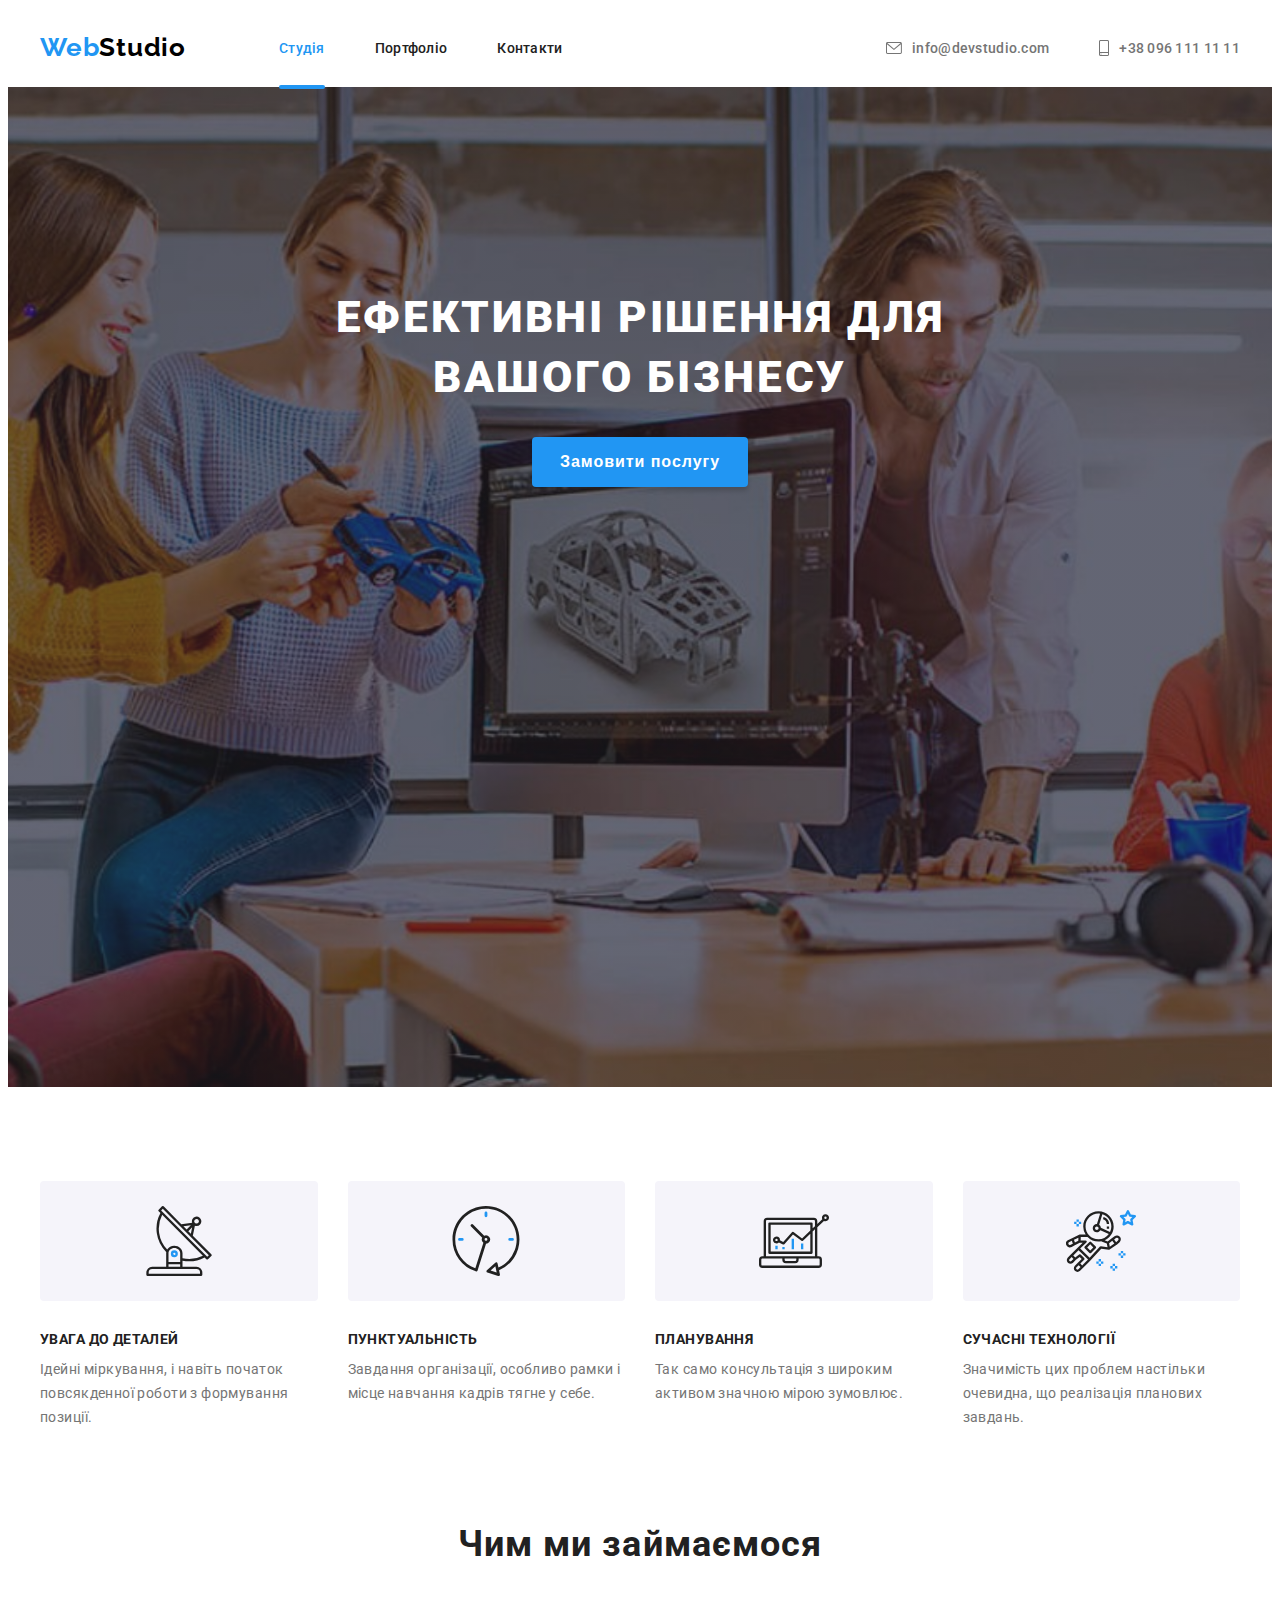
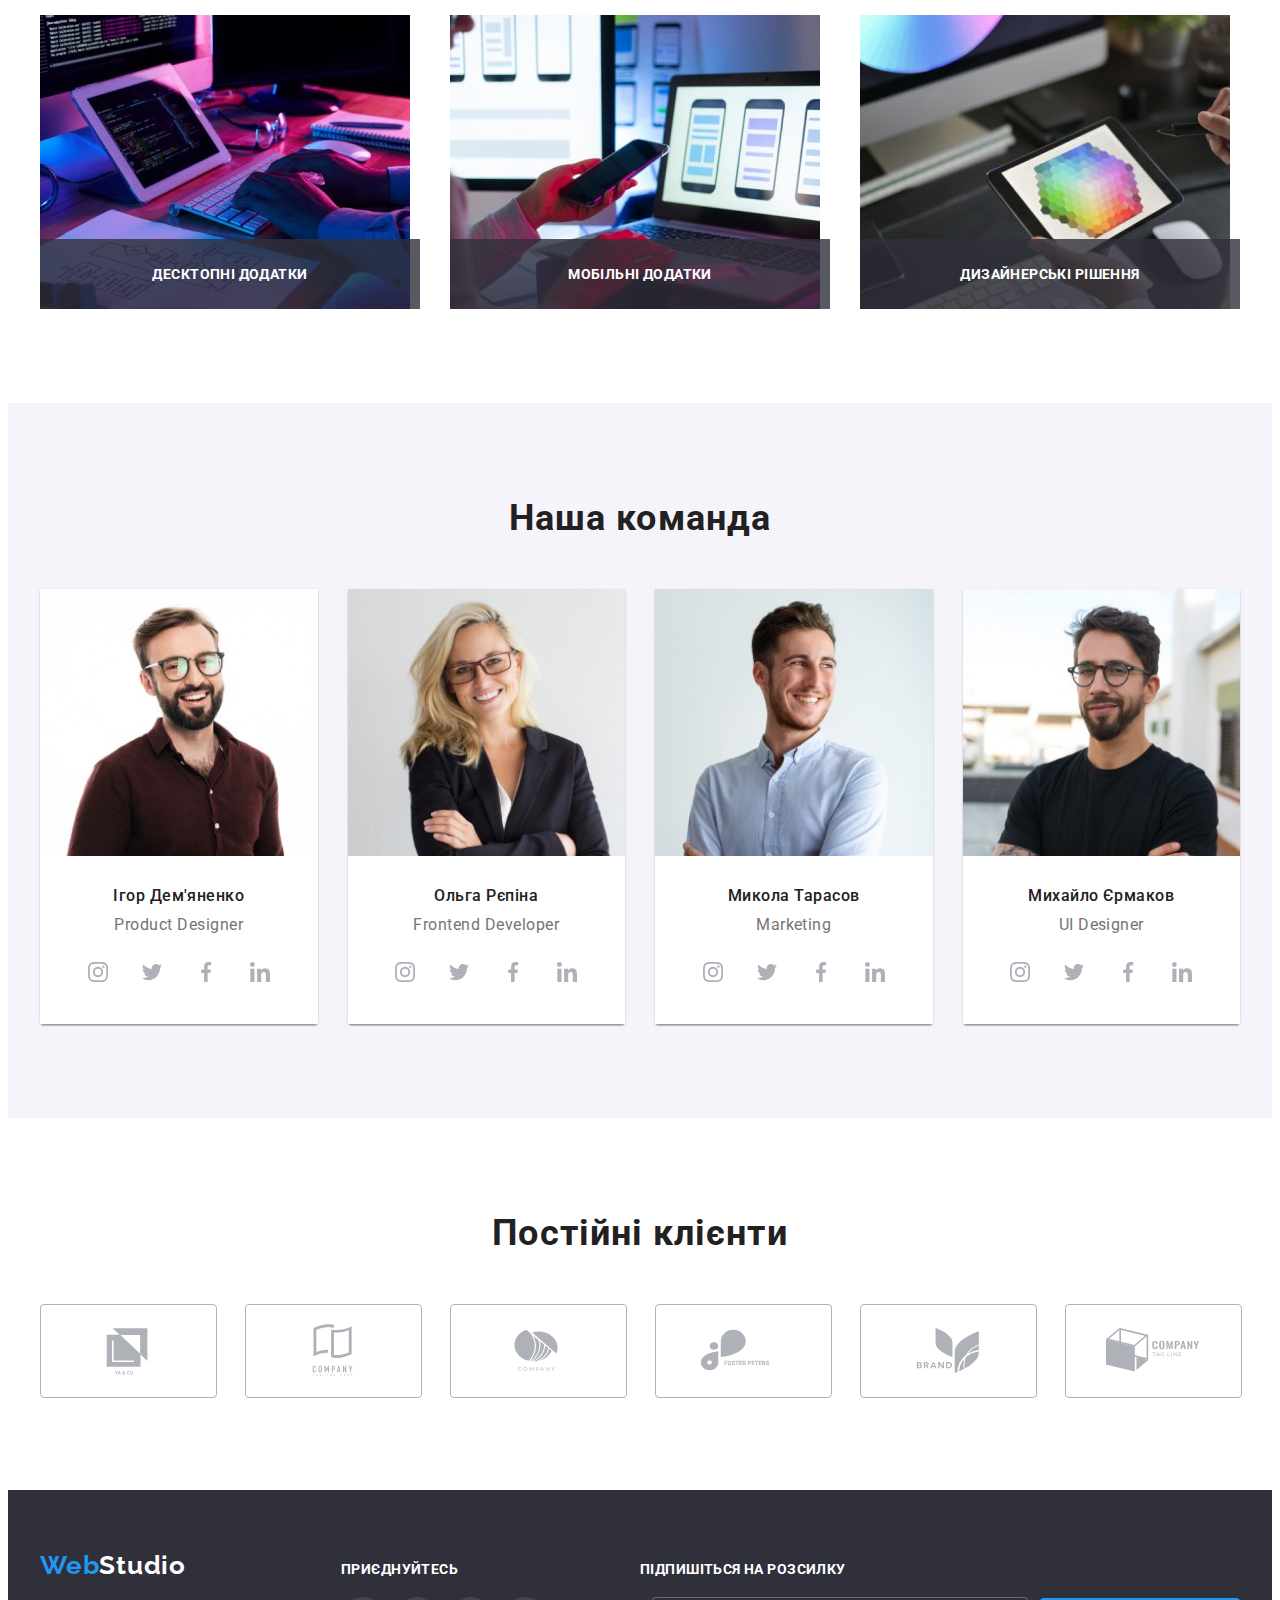
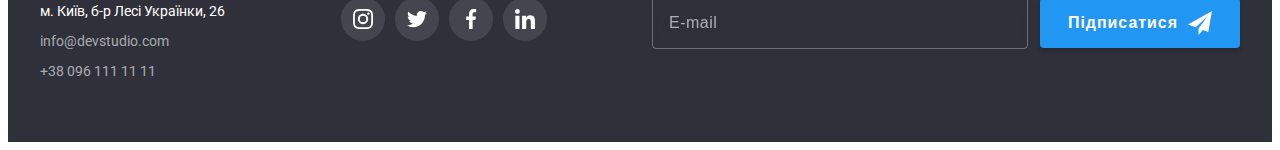
==== index.html @ 6f0587de "commit one" ====
<!DOCTYPE html>
<html lang="uk">
  <head>
    <meta charset="UTF-8" />
    <meta http-equiv="X-UA-Compatible" content="IE=edge" />
    <meta name="viewport" content="width=device-width, initial-scale=1.0" />
    <link
      href="https://fonts.googleapis.com/css2?family=Raleway:wght@700&family=Roboto:wght@400;500;700;900&display=swap"
      rel="stylesheet"
    />
    <link rel="stylesheet" href="./css/main.min.css" />
    <title>WebStudio</title>
  </head>

  <body>
    <!-- HEADER -->
    <header class="page-header">
      <div class="header__container container">
        <a href="" lang="en" class="logo header__logo"
          >Web<span class="logo__part logo__part--dark">Studio</span></a
        >
        <nav class="header__nav">
          <ul class="list nav-list">
            <li class="nav-list__item">
              <a href="" class="nav-list__link link nav-list__link--current">Студія</a>
            </li>
            <li class="nav-list__item">
              <a href="./portfolio.html" class="nav-list__link link">Портфоліо</a>
            </li>
            <li class="nav-list__item"><a href="" class="nav-list__link link">Контакти</a></li>
          </ul>
        </nav>
        <div class="header__group">
          <a href="mailto:info@devstudio.com" class="link header__contacts">
            <svg class="header__icon-contacts" width="16px" height="12px">
              <use href="./images/icons.svg#icon-envelope"></use>
            </svg>
            info@devstudio.com
          </a>
          <a href="tel:+380961111111" class="link header__contacts">
            <svg class="header__icon-contacts" width="10px" height="16px">
              <use href="./images/icons.svg#icon-smartphone"></use>
            </svg>
            +38 096 111 11 11
          </a>
        </div>
        <button class="menu-toggle js-open-menu" aria-expanded="false" aria-controls="mobile-menu">
          <svg width="40" height="40">
            <use href="./images/icons.svg#menu-mobile"></use>
          </svg>
        </button>
      </div>
    </header>

    <main>
      <!-- HERO -->
      <section class="hero">
        <h1 class="hero__heading">Ефективні рішення для вашого бізнесу</h1>
        <button type="button" class="button hero__button" data-modal-open>Замовити послугу</button>
      </section>
      <!-- Features -->
      <section class="features section">
        <div class="container">
          <h2 class="title section__title visually-hidden">
            Особливості
          </h2>
          <ul class="list feature-list">
            <li class="feature-list__item">
              <div class="feature-list__card">
                <div class="feature-list__image">
                  <svg class="feature-list__icon" width="70" height="70">
                    <use href="./images/icons.svg#icon-antenna"></use>
                  </svg>
                </div>
                <div class="feature-list__content">
                  <h3 class="feature-list__title">УВАГА ДО ДЕТАЛЕЙ</h3>
                  <p class="feature-list__text">
                    Ідейні міркування, і навіть початок повсякденної роботи з формування позиції.
                  </p>
                </div>
              </div>
            </li>
            <li class="feature-list__item">
              <div class="feature-list__card">
                <div class="feature-list__image">
                  <svg class="feature-list__icon" width="70" height="70">
                    <use href="./images/icons.svg#icon-clock"></use>
                  </svg>
                </div>
                <div class="feature-list__content">
                  <h3 class="feature-list__title">ПУНКТУАЛЬНІСТЬ</h3>
                  <p class="feature-list__text">
                    Завдання організації, особливо рамки і місце навчання кадрів тягне у себе.
                  </p>
                </div>
              </div>
            </li>
            <li class="feature-list__item">
              <div class="feature-list__card">
                <div class="feature-list__image">
                  <svg class="feature-list__icon" width="70" height="70">
                    <use href="./images/icons.svg#icon-diagram"></use>
                  </svg>
                </div>
                <div class="feature-list__content">
                  <h3 class="feature-list__title">ПЛАНУВАННЯ</h3>
                  <p class="feature-list__text">
                    Так само консультація з широким активом значною мірою зумовлює.
                  </p>
                </div>
              </div>
            </li>
            <li class="feature-list__item">
              <div class="feature-list__card">
                <div class="feature-list__image">
                  <svg class="feature-list__icon" width="70" height="70">
                    <use href="./images/icons.svg#icon-astronaut"></use>
                  </svg>
                </div>
                <div class="feature-list__content">
                  <h3 class="feature-list__title">СУЧАСНІ ТЕХНОЛОГІЇ</h3>
                  <p class="feature-list__text">
                    Значимість цих проблем настільки очевидна, що реалізація планових завдань.
                  </p>
                </div>
              </div>
            </li>
          </ul>
        </div>
      </section>
      <!-- Work -->
      <section class="work section section--not-padding">
        <div class="container">
          <h2 class="title section__title">Чим ми займаємося</h2>
          <ul class="list work-list">
            <li class="work-list__item">
              <img
                srcset="./images/work/img1_l@1x.jpg 1x, ./images/work/img1_l@2x.jpg 2x"
                src="./images/work/img1_l@1x.jpg"
                alt="Десктопні додатки"
                width="370"
                height="294"
                loading="lazy"
              />
              <div class="work-list__overlay">
                <p class="work-list__text">Десктопні додатки</p>
              </div>
            </li>
            <li class="work-list__item">
              <img
                srcset="./images/work/img2_l@1x.jpg 1x, ./images/work/img2_l@2x.jpg 2x"
                src="./images/work/img2_l@1x.jpg"
                alt="Мобільні додатки"
                width="370"
                height="294"
                loading="lazy"
              />
              <div class="work-list__overlay">
                <p class="work-list__text">Мобільні додатки</p>
              </div>
            </li>
            <li class="work-list__item">
              <img
                srcset="./images/work/img3_l@1x.jpg 1x, ./images/work/img3_l@2x.jpg 2x"
                src="./images/work/img3_l@1x.jpg"
                alt="Дизайнерські рішення"
                width="370"
                height="294"
                loading="lazy"
              />
              <div class="work-list__overlay">
                <p class="work-list__text">Дизайнерські рішення</p>
              </div>
            </li>
          </ul>
        </div>
      </section>
      <!-- Team -->
      <section class="team section section--dark">
        <div class="container">
          <h2 class="title section__title">Наша команда</h2>
          <ul class="list team-list">
            <li class="team-list__item">
              <div class="team-card">
                <picture>
                  <source
                    media="(min-width: 1200px)"
                    srcset="./images/team/img1_l@1x.jpg 1x, ./images/team/img1_l@2x.jpg 2x"
                    type="image/jpg"
                  />

                  <source
                    media="(min-width: 768px)"
                    srcset="./images/team/img1_m@1x.jpg 1x, ./images/team/img1_m@2x.jpg 2x"
                    type="image/jpg"
                  />

                  <source
                    media="(max-width: 767px)"
                    srcset="./images/team/img1_s@1x.jpg 1x, ./images/team/img1_s@2x.jpg 2x"
                    type="image/jpg"
                  />

                  <img
                    src="./images/team/img1_s@1x.jpg"
                    alt="продукт дизайнер"
                    width="450"
                    height="460"
                    loading="lazy"
                  />
                </picture>
                <div class="team-card__caption">
                  <h4 class="team-card__name">Ігор Дем'яненко</h4>
                  <p class="team-card__job-title" lang="en">Product Designer</p>
                  <ul class="socials list">
                    <li class="socials__item">
                      <a
                        class="socials__link link"
                        href="https://instagram.com"
                        target="_blank"
                        rel="noopener noreferrer nofollow"
                        aria-label="Іконка інстаграм"
                      >
                        <svg class="socials__icon" width="20" height="20">
                          <use href="./images/icons.svg#icon-instagram"></use>
                        </svg>
                      </a>
                    </li>
                    <li class="socials__item">
                      <a
                        class="socials__link link"
                        href="https://twitter.com"
                        target="_blank"
                        rel="noopener noreferrer nofollow"
                        aria-label="Іконка твітер"
                      >
                        <svg class="socials__icon" width="20" height="20">
                          <use href="./images/icons.svg#icon-twitter"></use>
                        </svg>
                      </a>
                    </li>
                    <li class="socials__item">
                      <a
                        class="socials__link link"
                        href="https://facebook.com"
                        target="_blank"
                        rel="noopener noreferrer nofollow"
                        aria-label="Іконка фейсбук"
                      >
                        <svg class="socials__icon" width="20" height="20">
                          <use href="./images/icons.svg#icon-facebook"></use>
                        </svg>
                      </a>
                    </li>
                    <li class="socials__item">
                      <a
                        class="socials__link link"
                        href="https://linkedin.com"
                        target="_blank"
                        rel="noopener noreferrer nofollow"
                        aria-label="Іконка лінкедін"
                      >
                        <svg class="socials__icon" width="20" height="20">
                          <use href="./images/icons.svg#icon-linkedin"></use>
                        </svg>
                      </a>
                    </li>
                  </ul>
                </div>
              </div>
            </li>
            <li class="team-list__item">
              <div class="team-card">
                <picture>
                  <source
                    media="(min-width: 1200px)"
                    srcset="./images/team/img2_l@1x.jpg 1x, ./images/team/img2_l@2x.jpg 2x"
                    type="image/jpg"
                  />

                  <source
                    media="(min-width: 768px)"
                    srcset="./images/team/img2_m@1x.jpg 1x, ./images/team/img2_m@2x.jpg 2x"
                    type="image/jpg"
                  />

                  <source
                    media="(max-width: 767px)"
                    srcset="./images/team/img2_s@1x.jpg 1x, ./images/team/img2_s@2x.jpg 2x"
                    type="image/jpg"
                  />

                  <img
                    src="./images/team/img2_s@1x.jpg"
                    alt="фронтенд розробник"
                    width="450"
                    height="460"
                    loading="lazy"
                  />
                </picture>
                <div class="team-card__caption">
                  <h4 class="team-card__name">Ольга Рєпіна</h4>
                  <p class="team-card__job-title" lang="en">Frontend Developer</p>
                  <ul class="socials list">
                    <li class="socials__item">
                      <a
                        class="socials__link link"
                        href="https://instagram.com"
                        target="_blank"
                        rel="noopener noreferrer nofollow"
                        aria-label="Іконка інстаграм"
                      >
                        <svg class="socials__icon" width="20" height="20">
                          <use href="./images/icons.svg#icon-instagram"></use>
                        </svg>
                      </a>
                    </li>
                    <li class="socials__item">
                      <a
                        class="socials__link link"
                        href="https://twitter.com"
                        target="_blank"
                        rel="noopener noreferrer nofollow"
                        aria-label="Іконка твітер"
                      >
                        <svg class="socials__icon" width="20" height="20">
                          <use href="./images/icons.svg#icon-twitter"></use>
                        </svg>
                      </a>
                    </li>
                    <li class="socials__item">
                      <a
                        class="socials__link link"
                        href="https://facebook.com"
                        target="_blank"
                        rel="noopener noreferrer nofollow"
                        aria-label="Іконка фейсбук"
                      >
                        <svg class="socials__icon" width="20" height="20">
                          <use href="./images/icons.svg#icon-facebook"></use>
                        </svg>
                      </a>
                    </li>
                    <li class="socials__item">
                      <a
                        class="socials__link link"
                        href="https://linkedin.com"
                        target="_blank"
                        rel="noopener noreferrer nofollow"
                        aria-label="Іконка лінкедін"
                      >
                        <svg class="socials__icon" width="20" height="20">
                          <use href="./images/icons.svg#icon-linkedin"></use>
                        </svg>
                      </a>
                    </li>
                  </ul>
                </div>
              </div>
            </li>
            <li class="team-list__item">
              <div class="team-card">
                <picture>
                  <source
                    media="(min-width: 1200px)"
                    srcset="./images/team/img3_l@1x.jpg 1x, ./images/team/img3_l@2x.jpg 2x"
                    type="image/jpg" />

                  <source
                    media="(min-width: 768px)"
                    srcset="./images/team/img3_m@1x.jpg 1x, ./images/team/img3_m@2x.jpg 2x"
                    type="image/jpg" />

                  <source
                    media="(max-width: 767px)"
                    srcset="./images/team/img3_s@1x.jpg 1x, ./images/team/img3_s@2x.jpg 2x"
                    type="image/jpg" />

                  <img
                    src="./images/team/img3_s@1x.jpg"
                    alt="маркетолог"
                    width="450"
                    height="460"
                    loading="lazy"
                /></picture>
                <div class="team-card__caption">
                  <h4 class="team-card__name">Микола Тарасов</h4>
                  <p class="team-card__job-title" lang="en">Marketing</p>

                  <ul class="socials list">
                    <li class="socials__item">
                      <a
                        class="socials__link link"
                        href="https://instagram.com"
                        target="_blank"
                        rel="noopener noreferrer nofollow"
                        aria-label="Іконка інстаграм"
                      >
                        <svg class="socials__icon" width="20" height="20">
                          <use href="./images/icons.svg#icon-instagram"></use>
                        </svg>
                      </a>
                    </li>
                    <li class="socials__item">
                      <a
                        class="socials__link link"
                        href="https://twitter.com"
                        target="_blank"
                        rel="noopener noreferrer nofollow"
                        aria-label="Іконка твітер"
                      >
                        <svg class="socials__icon" width="20" height="20">
                          <use href="./images/icons.svg#icon-twitter"></use>
                        </svg>
                      </a>
                    </li>
                    <li class="socials__item">
                      <a
                        class="socials__link link"
                        href="https://facebook.com"
                        target="_blank"
                        rel="noopener noreferrer nofollow"
                        aria-label="Іконка фейсбук"
                      >
                        <svg class="socials__icon" width="20" height="20">
                          <use href="./images/icons.svg#icon-facebook"></use>
                        </svg>
                      </a>
                    </li>
                    <li class="socials__item">
                      <a
                        class="socials__link link"
                        href="https://linkedin.com"
                        target="_blank"
                        rel="noopener noreferrer nofollow"
                        aria-label="Іконка лінкедін"
                      >
                        <svg class="socials__icon" width="20" height="20">
                          <use href="./images/icons.svg#icon-linkedin"></use>
                        </svg>
                      </a>
                    </li>
                  </ul>
                </div>
              </div>
            </li>
            <li class="team-list__item">
              <div class="team-card">
                <picture>
                  <source
                    media="(min-width: 1200px)"
                    srcset="./images/team/img4_l@1x.jpg 1x, ./images/team/img4_l@2x.jpg 2x"
                    type="image/jpg" />

                  <source
                    media="(min-width: 768px)"
                    srcset="./images/team/img4_m@1x.jpg 1x, ./images/team/img4_m@2x.jpg 2x"
                    type="image/jpg" />

                  <source
                    media="(max-width: 767px)"
                    srcset="./images/team/img4_s@1x.jpg 1x, ./images/team/img4_s@2x.jpg 2x"
                    type="image/jpg" />

                  <img
                    src="./images/team/img4_s@1x.jpg"
                    alt="ул дизайнер"
                    width="450"
                    height="460"
                    loading="lazy"
                /></picture>
                <div class="team-card__caption">
                  <h4 class="team-card__name">Михайло Єрмаков</h4>
                  <p class="team-card__job-title" lang="en">UI Designer</p>

                  <ul class="socials list">
                    <li class="socials__item">
                      <a
                        class="socials__link link"
                        href="https://instagram.com"
                        target="_blank"
                        rel="noopener noreferrer nofollow"
                        aria-label="Іконка інстаграм"
                      >
                        <svg class="socials__icon" width="20" height="20">
                          <use href="./images/icons.svg#icon-instagram"></use>
                        </svg>
                      </a>
                    </li>
                    <li class="socials__item">
                      <a
                        class="socials__link link"
                        href="https://twitter.com"
                        target="_blank"
                        rel="noopener noreferrer nofollow"
                        aria-label="Іконка твітер"
                      >
                        <svg class="socials__icon" width="20" height="20">
                          <use href="./images/icons.svg#icon-twitter"></use>
                        </svg>
                      </a>
                    </li>
                    <li class="socials__item">
                      <a
                        class="socials__link link"
                        href="https://facebook.com"
                        target="_blank"
                        rel="noopener noreferrer nofollow"
                        aria-label="Іконка фейсбук"
                      >
                        <svg class="socials__icon" width="20" height="20">
                          <use href="./images/icons.svg#icon-facebook"></use>
                        </svg>
                      </a>
                    </li>
                    <li class="socials__item">
                      <a
                        class="socials__link link"
                        href="https://linkedin.com"
                        target="_blank"
                        rel="noopener noreferrer nofollow"
                        aria-label="Іконка лінкедін"
                      >
                        <svg class="socials__icon" width="20" height="20">
                          <use href="./images/icons.svg#icon-linkedin"></use>
                        </svg>
                      </a>
                    </li>
                  </ul>
                </div>
              </div>
            </li>
          </ul>
        </div>
      </section>
      <!-- Постійні клієнти -->
      <section class="clients section">
        <div class="container">
          <h2 class="title section__title">Постійні клієнти</h2>
          <ul class="clients-list list">
            <li class="clients-list__item">
              <a
                class="clients-list__link link"
                href=""
                target="_blank"
                rel="noopener noreferrer nofollow"
                aria-label="клієнт 1"
              >
                <svg class="clients-list__icon" width="106" height="60">
                  <use href="./images/icons.svg#icon-client1"></use>
                </svg>
              </a>
            </li>
            <li class="clients-list__item">
              <a
                class="clients-list__link link"
                href=""
                target="_blank"
                rel="noopener noreferrer nofollow"
                aria-label="клієнт 2"
              >
                <svg class="clients-list__icon" width="106" height="60">
                  <use href="./images/icons.svg#icon-client2"></use>
                </svg>
              </a>
            </li>
            <li class="clients-list__item">
              <a
                class="clients-list__link link"
                href=""
                target="_blank"
                rel="noopener noreferrer nofollow"
                aria-label="клієнт 3"
              >
                <svg class="clients-list__icon" width="106" height="60">
                  <use href="./images/icons.svg#icon-client3"></use>
                </svg>
              </a>
            </li>
            <li class="clients-list__item">
              <a
                class="clients-list__link link"
                href=""
                target="_blank"
                rel="noopener noreferrer nofollow"
                aria-label="клієнт 4"
              >
                <svg class="clients-list__icon" width="106" height="60">
                  <use href="./images/icons.svg#icon-client4"></use>
                </svg>
              </a>
            </li>
            <li class="clients-list__item">
              <a
                class="clients-list__link link"
                href=""
                target="_blank"
                rel="noopener noreferrer nofollow"
                aria-label="клієнт 5"
              >
                <svg class="clients-list__icon" width="106" height="60">
                  <use href="./images/icons.svg#icon-client5"></use>
                </svg>
              </a>
            </li>
            <li class="clients-list__item">
              <a
                class="clients-list__link link"
                href=""
                target="_blank"
                rel="noopener noreferrer nofollow"
                aria-label="клієнт 6"
              >
                <svg class="clients-list__icon" width="106" height="60">
                  <use href="./images/icons.svg#icon-client6"></use>
                </svg>
              </a>
            </li>
          </ul>
        </div>
      </section>
    </main>
    <!-- footer -->
    <footer class="footer">
      <div class="container footer__container">
        <div class="footer__group">
          <div class="footer__address">
            <a href="" lang="en" class="logo footer__logo">Web<span class="logo__part logo__part--light">Studio</span></a>
            <address>
              <ul class="address__list list">
                <li class="address__item">
                  <a
                    href="https://goo.gl/maps/GXKJQdvFJzr9G8gM8"
                    target="_blank"
                    rel="noopener noreferrer nofollow"
                    class="link address__link address__link--white"
                  >
                    м. Київ, б-р Лесі Українки, 26
                  </a>
                </li>
                <li class="address__item">
                  <a href="mailto:info@devstudio.com" class="link address__link"
                    >info@devstudio.com</a
                  >
                </li>
                <li class="address__item">
                  <a href="tel:+380961111111" class="link address__link">+38 096 111 11 11</a>
                </li>
              </ul>
            </address>
          </div>
          <div class="footer__socials">
            <h3 class="footer__title">приєднуйтесь</h3>
            <ul class="socials list">
              <li class="socials__item">
                <a
                  class="socials__link socials__link--dark link"
                  href="https://instagram.com"
                  target="_blank"
                  rel="noopener noreferrer nofollow"
                  aria-label="Іконка інстаграм"
                >
                  <svg class="socials__icon socials__icon--white" width="20" height="20">
                    <use href="./images/icons.svg#icon-instagram"></use>
                  </svg>
                </a>
              </li>
              <li class="socials__item">
                <a
                  class="socials__link socials__link--dark link"
                  href="https://twitter.com"
                  target="_blank"
                  rel="noopener noreferrer nofollow"
                  aria-label="Іконка твітер"
                >
                  <svg class="socials__icon socials__icon--white" width="20" height="20">
                    <use href="./images/icons.svg#icon-twitter"></use>
                  </svg>
                </a>
              </li>
              <li class="socials__item">
                <a
                  class="socials__link socials__link--dark link"
                  href="https://facebook.com"
                  target="_blank"
                  rel="noopener noreferrer nofollow"
                  aria-label="Іконка фейсбук"
                >
                  <svg class="socials__icon socials__icon--white" width="20" height="20">
                    <use href="./images/icons.svg#icon-facebook"></use>
                  </svg>
                </a>
              </li>
              <li class="socials__item">
                <a
                  class="socials__link socials__link--dark link"
                  href="https://linkedin.com"
                  target="_blank"
                  rel="noopener noreferrer nofollow"
                  aria-label="Іконка лінкедін"
                >
                  <svg class="socials__icon socials__icon--white" width="20" height="20">
                    <use href="./images/icons.svg#icon-linkedin"></use>
                  </svg>
                </a>
              </li>
            </ul>
          </div>
        </div>
        <div class="footer__subscription">
          <h3 class="footer__title">Підпишіться на розсилку</h3>
          <form class="subscription">
            <input class="subscription__field" type="email" name="email" placeholder="E-mail" />
            <button class="subscription__button button" type="submit">
              Підписатися
              <svg class="subscription__icon" width="24" height="24">
                <use href="./images/icons.svg#icon-send"></use>
              </svg>
            </button>
          </form>
        </div>
      </div>
    </footer>
    <!-- modal -->
    <div class="backdrop is-hidden" data-modal>
      <div class="modal">
        <button class="modal__btn" data-modal-close>
          <svg class="modal__icon" width="18" height="18">
            <use href="./images/icons.svg#icon-close"></use>
          </svg>
        </button>
        <span class="modal__title">Залиште свої дані, ми вам передзвонимо</span>
        <form class="modal-form">
          <div class="modal-form__group" role="group">
            <label class="modal-form__label" for="user_name">Ім'я</label>
            <div class="modal-form__wrapper">
              <input class="modal-form__field" type="text" name="name" id="user_name" required />
              <svg class="modal-form__icon" width="18" height="18">
                <use href="./images/icons.svg#icon-person-black"></use>
              </svg>
            </div>
            <label class="modal-form__label" for="user_phone">Телефон</label>
            <div class="modal-form__wrapper">
              <input class="modal-form__field" type="tel" name="phone" id="user_phone" required />
              <svg class="modal-form__icon" width="18" height="18">
                <use href="./images/icons.svg#icon-phone-black"></use>
              </svg>
            </div>
            <label class="modal-form__label" for="user_mail">Пошта</label>
            <div class="modal-form__wrapper">
              <input class="modal-form__field" type="email" name="email" id="user_mail" required />
              <svg class="modal-form__icon" width="18" height="18">
                <use href="./images/icons.svg#icon-email-black"></use>
              </svg>
            </div>
            <label class="modal-form__label" for="user_comment">Коментар</label>
            <textarea
              class="modal-form__comment"
              name="comment"
              id="user_comment"
              rows="10"
              placeholder="Введіть текст"
            ></textarea>
          </div>
          <div class="modal-form__agreement">
            <input
              class="modal-form__checkbox"
              type="checkbox"
              name="agreement"
              id="user_agreement"
            />
            <label class="modal-form__text" for="user_agreement">
              Погоджуюся з розсилкою та приймаю
              <a href="" class="modal-form__link">Умови договору</a>
            </label>
          </div>
          <button class="modal-form__button button" type="submit">Відправити</button>
        </form>
      </div>
    </div>
    <!-- Мобільне меню -->
    <div class="menu-container js-menu-container" id="mobile-menu">
      <button class="menu-toggle js-close-menu">
        <svg width="40" height="40">
          <use href="./images/icons.svg#close-mobile"></use>
        </svg>
      </button>
      <ul class="mobile-menu">
        <li class="mobile-menu-item">
          <a href="" class="mobile-menu__link mobile-menu__link--current link list">Студія</a>
        </li>
        <li class="mobile-menu__item">
          <a href="./portfolio.html" class="mobile-menu__link link list">Портфоліо</a>
        </li>
        <li class="mobile-menu__item"><a href="" class="mobile-menu__link link list">Контакти</a></li>
      </ul>
      <ul class="mobile-contact mobile-contact-container list">
        <li class="mobile-contact__item">
          <a class="mobile-contact__link mobile-contact__link--blu link" href="">+38 096 111 11 11</a>
        </li>
        <li class="mobile-contact__item">
          <a class="mobile-contact__link link" href="">info@devstudio.com</a>
        </li>
      </ul>
      <ul class="mobile-socials list">
        <li class="mobile-socials__item">
          <a class="mobile-socials__link link" href="">Instagram</a>
        </li>
        <li class="mobile-socials__item">
          <a class="mobile-socials__link link" href="">Twitter</a>
        </li>
        <li class="mobile-socials__item">
          <a class="mobile-socials__link link" href=""></a>Facebook
        </li>
        <li class="mobile-socials__item">
          <a class="mobile-socials__link link" href=""></a>LinkedIn
        </li>
      </ul>
    </div>
    <script src="./js/modal.js"></script>
    <script src="./js/body-scroll-lock.js"></script>
    <script defer src="js/mobile-menu.js"></script>
  </body>
</html>
---- css/main.min.css ----
:root{--primary-text-color: #757575;--color-title: #212121;--basic-white-color: #ffffff;--color-accent: #2196f3;--color-black: #000000;--hero-footer-bgc: #2f303a;--contacts-footer-colors: #ffffff99;--secondary-bgc: #f5f4fa;--button-activ-color: #188ce8;--hero-bgc: #c4c4c4;--hero-gradient: #2f303a66;--client-link-color: #afb1b8;--indent: 30px;--anim-time: 250ms;--anim-ft: cubic-bezier(0.4, 0, 0.2, 1);--mobile-breakpoint: 480px;--tablet-breakpoint: 768px;--desktop-breakpoint: 1200px}.visually-hidden{position:absolute;white-space:nowrap;width:1px;height:1px;overflow:hidden;border:0;padding:0;clip:rect(0 0 0 0);-webkit-clip-path:inset(50%);clip-path:inset(50%);margin:-1px}.container{padding-left:15px;padding-right:15px;margin-left:auto;margin-right:auto}@media screen and (min-width: 480px){.container{width:var(--mobile-breakpoint)}}@media screen and (min-width: 768px){.container{width:var(--tablet-breakpoint)}}@media screen and (min-width: 1200px){.container{width:var(--desktop-breakpoint)}}.button{display:-webkit-box;display:-ms-flexbox;display:flex;-webkit-box-pack:center;-ms-flex-pack:center;justify-content:center;-webkit-box-align:center;-ms-flex-align:center;align-items:center;width:200px;height:50px;padding:0;font-weight:700;font-size:16px;line-height:1.875;letter-spacing:.06em;color:var(--basic-white-color);background-color:var(--color-accent);border:none;-webkit-box-shadow:0px 4px 4px rgba(0,0,0,.1490196078);box-shadow:0px 4px 4px rgba(0,0,0,.1490196078);border-radius:4px;cursor:pointer;-webkit-transition-property:background-color;transition-property:background-color;-webkit-transition-duration:var(--anim-time);transition-duration:var(--anim-time);-webkit-transition-timing-function:var(--anim-ft);transition-timing-function:var(--anim-ft)}.button:hover,.button:focus{background-color:var(--button-activ-color)}body{font-family:Roboto,sans-serif;font-size:14px;color:var(--primary-text-color);background-color:var(--basic-white-color)}.title{font-weight:700;font-size:28px;line-height:1.1785714286;text-align:center;letter-spacing:.03em;color:var(--color-title)}@media screen and (min-width: 1200px){.title{font-size:36px;line-height:1.1666666667}}h1,h2,h3,h4,h5,h6,p{margin:0}.list{margin:0;padding:0;list-style:none}.link{text-decoration:none;color:currentColor}img{display:block;max-width:100%;height:auto}.header{border-bottom:1px solid #ececec}@media screen and (max-width: 767px){.header{padding:16px 0}}@media screen and (min-width: 768px){.header__logo{margin-right:88px}}@media screen and (min-width: 1200px){.header__logo{margin-right:93px}}.header__contacts{display:-webkit-box;display:-ms-flexbox;display:flex;-webkit-box-align:center;-ms-flex-align:center;align-items:center;gap:10px;font-weight:500;font-size:14px;line-height:1.1428571429;letter-spacing:.02em;color:var(--primary-text-color);-webkit-transition-property:color;transition-property:color;-webkit-transition-duration:var(--anim-time);transition-duration:var(--anim-time);-webkit-transition-timing-function:var(--anim-ft);transition-timing-function:var(--anim-ft)}.header__contacts:hover,.header__contacts:focus{color:var(--color-accent)}@media screen and (min-width: 768px)and (max-width: 1199px){.header__contacts{font-size:12px;line-height:1.1666666667}}@media screen and (min-width: 1200px){.header__contacts{padding-top:32px;padding-bottom:31px}}.header__icon-contacts{fill:currentColor}.header__container{display:-webkit-box;display:-ms-flexbox;display:flex;-webkit-box-align:center;-ms-flex-align:center;align-items:center}.header__group{display:none}@media screen and (min-width: 768px)and (max-width: 1199px){.header__group{display:-webkit-box;display:-ms-flexbox;display:flex;-webkit-box-orient:vertical;-webkit-box-direction:normal;-ms-flex-direction:column;flex-direction:column;gap:10px;padding-top:20px;padding-bottom:19px;margin-left:auto}}@media screen and (min-width: 1200px){.header__group{display:-webkit-box;display:-ms-flexbox;display:flex;-webkit-box-orient:horizontal;-webkit-box-direction:normal;-ms-flex-direction:row;flex-direction:row;-webkit-box-align:center;-ms-flex-align:center;align-items:center;gap:50px;margin-left:auto;font-size:14px;line-height:1.1428571429}}.logo{font-family:"Raleway";font-weight:700;font-size:24px;line-height:1.1666666667;letter-spacing:.03em;text-decoration:none;color:var(--color-accent)}@media screen and (min-width: 1200px){.logo{font-size:26px;line-height:1.1923076923}}.logo__part--dark{color:var(--color-black)}.logo__part--light{color:var(--basic-white-color)}@media screen and (max-width: 767px){.header__nav{display:none}}.nav-list__link{position:relative;font-weight:500;font-size:14px;line-height:1.1428571429;letter-spacing:.02em;color:var(--color-title);-webkit-transition-property:color;transition-property:color;-webkit-transition-duration:var(--anim-time);transition-duration:var(--anim-time);-webkit-transition-timing-function:var(--anim-ft);transition-timing-function:var(--anim-ft)}.nav-list__link:hover,.nav-list__link:focus{color:var(--color-accent)}@media screen and (min-width: 768px){.nav-list__link{padding-top:32px;padding-bottom:31px}}.nav-list__link--current{color:var(--color-accent)}.nav-list__link--current::after{position:absolute;bottom:-2px;left:0;content:"";width:100%;height:4px;border-radius:2px;background-color:var(--color-accent)}.nav-list{display:-webkit-box;display:-ms-flexbox;display:flex;-webkit-box-align:center;-ms-flex-align:center;align-items:center;gap:50px}.hero{max-width:480px;height:400px;padding:118px 0;margin:0 auto;text-align:center;background-color:var(--hero-bgc);background-repeat:no-repeat;background-size:cover;background-position:center;background-image:-webkit-gradient(linear, left top, left bottom, from(var(--hero-gradient)), to(var(--hero-gradient))),url(../images/hero-bgi/img_s@1x.jpg);background-image:linear-gradient(var(--hero-gradient), var(--hero-gradient)),url(../images/hero-bgi/img_s@1x.jpg)}@media(min-device-pixel-ratio: 2),(-webkit-min-device-pixel-ratio: 2),(min-resolution: 192dpi),(min-resolution: 2dppx){.hero{background-image:-webkit-gradient(linear, left top, left bottom, from(var(--hero-gradient)), to(var(--hero-gradient))),url(../images/hero-bgi/img_s@2x.jpg);background-image:linear-gradient(var(--hero-gradient), var(--hero-gradient)),url(../images/hero-bgi/img_s@2x.jpg)}}@media screen and (min-width: 481px){.hero{background-image:-webkit-gradient(linear, left top, left bottom, from(var(--hero-gradient)), to(var(--hero-gradient))),url(../images/hero-bgi/img_m@1x.jpg);background-image:linear-gradient(var(--hero-gradient), var(--hero-gradient)),url(../images/hero-bgi/img_m@1x.jpg)}}@media screen and (min-width: 481px)and (min-device-pixel-ratio: 2),screen and (min-width: 481px)and (-webkit-min-device-pixel-ratio: 2),screen and (min-width: 481px)and (min-resolution: 192dpi),screen and (min-width: 481px)and (min-resolution: 2dppx){.hero{background-image:-webkit-gradient(linear, left top, left bottom, from(var(--hero-gradient)), to(var(--hero-gradient))),url(../images/hero-bgi/img_m@2x.jpg);background-image:linear-gradient(var(--hero-gradient), var(--hero-gradient)),url(../images/hero-bgi/img_m@2x.jpg)}}@media screen and (min-width: 769px){.hero{background-image:-webkit-gradient(linear, left top, left bottom, from(var(--hero-gradient)), to(var(--hero-gradient))),url(../images/hero-bgi/img_l@1x.jpg);background-image:linear-gradient(var(--hero-gradient), var(--hero-gradient)),url(../images/hero-bgi/img_l@1x.jpg)}}@media screen and (min-width: 769px)and (min-device-pixel-ratio: 2),screen and (min-width: 769px)and (-webkit-min-device-pixel-ratio: 2),screen and (min-width: 769px)and (min-resolution: 192dpi),screen and (min-width: 769px)and (min-resolution: 2dppx){.hero{background-image:-webkit-gradient(linear, left top, left bottom, from(var(--hero-gradient)), to(var(--hero-gradient))),url(../images/hero-bgi/img_l@2x.jpg);background-image:linear-gradient(var(--hero-gradient), var(--hero-gradient)),url(../images/hero-bgi/img_l@2x.jpg)}}@media screen and (min-width: 768px){.hero{max-width:768px}}@media screen and (min-width: 1200px){.hero{padding:200px 0;max-width:1600px;height:600px}}.hero__heading{max-width:360px;margin:0 auto 30px;font-weight:900;font-size:26px;line-height:1.6153846154;letter-spacing:.06em;text-transform:uppercase;color:var(--basic-white-color)}@media screen and (min-width: 1200px){.hero__heading{max-width:696px;font-size:44px;line-height:1.3636363636}}.hero__button{width:216px;margin:0 auto}.section{padding-top:60px;padding-bottom:60px}@media screen and (min-width: 1200px){.section{padding-top:94px;padding-bottom:94px}}.section--not-padding{padding-top:0;padding-bottom:94px}.section--dark{background-color:var(--secondary-bgc)}.section__title{margin-bottom:30px}@media screen and (min-width: 1200px){.section__title{margin-bottom:50px}}.feature-list{display:-webkit-box;display:-ms-flexbox;display:flex;-ms-flex-wrap:wrap;flex-wrap:wrap;gap:var(--indent);--items: 1}@media screen and (min-width: 768px){.feature-list{--items: 2}}@media screen and (min-width: 1200px){.feature-list{--items: 4}}.feature-list__item{-ms-flex-preferred-size:calc((100% - (var(--items) - 1)*var(--indent))/var(--items));flex-basis:calc((100% - (var(--items) - 1)*var(--indent))/var(--items))}.feature-list__title{margin-bottom:10px;font-weight:700;font-size:14px;line-height:1.1428571429;letter-spacing:.03em;text-align:center;text-transform:uppercase;color:var(--color-title)}@media screen and (min-width: 768px){.feature-list__title{text-align:left}}.feature-list__image{display:-webkit-box;display:-ms-flexbox;display:flex;height:120px;-webkit-box-pack:center;-ms-flex-pack:center;justify-content:center;-webkit-box-align:center;-ms-flex-align:center;align-items:center;background-color:var(--secondary-bgc);border-radius:4px}.feature-list__content{padding-top:30px}.feature-list__text{line-height:1.7142857143;letter-spacing:.03em}@media screen and (max-width: 1199px){.work{display:none}}.work-list{display:-webkit-box;display:-ms-flexbox;display:flex;-ms-flex-wrap:wrap;flex-wrap:wrap;gap:var(--indent);--items: 3}.work-list__item{position:relative;-ms-flex-preferred-size:calc((100% - (var(--items) - 1)*var(--indent))/var(--items));flex-basis:calc((100% - (var(--items) - 1)*var(--indent))/var(--items))}.work-list__overlay{position:absolute;bottom:0;display:-webkit-box;display:-ms-flexbox;display:flex;-webkit-box-pack:center;-ms-flex-pack:center;justify-content:center;-webkit-box-align:center;-ms-flex-align:center;align-items:center;width:100%;height:70px;background:rgba(47,48,58,.8)}.work-list__text{font-weight:700;font-size:14px;line-height:1.1428571429;letter-spacing:.03em;text-transform:uppercase;color:var(--basic-white-color)}.team-card{border-radius:0px 0px 4px 4px;-webkit-box-shadow:0px 1px 3px rgba(0,0,0,.12),0px 1px 1px rgba(0,0,0,.14),0px 2px 1px rgba(0,0,0,.2);box-shadow:0px 1px 3px rgba(0,0,0,.12),0px 1px 1px rgba(0,0,0,.14),0px 2px 1px rgba(0,0,0,.2)}.team-card__name{margin-bottom:10px;font-weight:500;font-size:16px;line-height:1.1875;letter-spacing:.03em;color:var(--color-title)}.team-card__job-title{margin-bottom:16px;font-weight:400;font-size:16px;line-height:1.1875;text-align:center;letter-spacing:.03em}.team-card__caption{padding:30px 0 24px;text-align:center;background-color:var(--basic-white-color)}@media screen and (min-width: 1200px){.team-card__caption{padding:30px 0}}.team-list{display:-webkit-box;display:-ms-flexbox;display:flex;-ms-flex-wrap:wrap;flex-wrap:wrap;gap:var(--indent);--items: 1}@media screen and (min-width: 768px){.team-list{--items: 2}}@media screen and (min-width: 1200px){.team-list{--items: 4}}.team-list__item{-ms-flex-preferred-size:calc((100% - (var(--items) - 1)*var(--indent))/var(--items));flex-basis:calc((100% - (var(--items) - 1)*var(--indent))/var(--items))}.socials{display:-webkit-box;display:-ms-flexbox;display:flex;-webkit-box-pack:center;-ms-flex-pack:center;justify-content:center;-webkit-box-align:center;-ms-flex-align:center;align-items:center;gap:10px}.socials__item{width:44px;height:44px}.socials__link{display:-webkit-box;display:-ms-flexbox;display:flex;-webkit-box-pack:center;-ms-flex-pack:center;justify-content:center;-webkit-box-align:center;-ms-flex-align:center;align-items:center;width:100%;height:100%;color:#afb1b8;background-color:var(--basic-white-color);border-radius:50%;-webkit-transition-property:color,background-color;transition-property:color,background-color;-webkit-transition-duration:var(--anim-time);transition-duration:var(--anim-time);-webkit-transition-timing-function:var(--anim-ft);transition-timing-function:var(--anim-ft)}.socials__link:hover,.socials__link:focus{color:var(--basic-white-color);background-color:#2196f3}.socials__link--dark{background-color:rgba(255,255,255,.1019607843)}.socials__icon{fill:currentColor}.socials__icon--white{fill:var(--basic-white-color)}.clients-list{display:-webkit-box;display:-ms-flexbox;display:flex;-ms-flex-wrap:wrap;flex-wrap:wrap;gap:var(--indent);--items: 2}@media screen and (min-width: 768px){.clients-list{--items: 3}}@media screen and (min-width: 1200px){.clients-list{--items: 6}}.clients-list__item{-ms-flex-preferred-size:calc((100% - (var(--items) - 1)*var(--indent))/var(--items));flex-basis:calc((100% - (var(--items) - 1)*var(--indent))/var(--items));height:92px}.clients-list__link{display:-webkit-box;display:-ms-flexbox;display:flex;-webkit-box-pack:center;-ms-flex-pack:center;justify-content:center;-webkit-box-align:center;-ms-flex-align:center;align-items:center;width:100%;height:100%;color:var(--client-link-color);border:1px solid var(--client-link-color);border-radius:4px;-webkit-transition-property:color,border;transition-property:color,border;-webkit-transition-duration:var(--anim-time);transition-duration:var(--anim-time);-webkit-transition-timing-function:var(--anim-ft);transition-timing-function:var(--anim-ft)}.clients-list__link:hover,.clients-list__link:focus{color:var(--color-accent);border:1px solid var(--color-accent)}.clients-list__icon{fill:currentColor}.footer{padding:60px 0;background-color:var(--hero-footer-bgc)}@media screen and (min-width: 1200px){.footer{line-height:1.5}}.footer__logo{display:block;margin-bottom:28px;text-align:center}@media screen and (min-width: 1200px){.footer__logo{margin-bottom:20px;text-align:left}}.footer__title{margin-bottom:20px;font-weight:700;font-size:14px;line-height:1.1428571429;letter-spacing:.03em;text-align:center;text-transform:uppercase;color:var(--basic-white-color)}@media screen and (min-width: 1200px){.footer__title{text-align:left}}@media screen and (min-width: 1200px){.footer__container{display:-webkit-box;display:-ms-flexbox;display:flex;-webkit-box-align:baseline;-ms-flex-align:baseline;align-items:baseline}}@media screen and (min-width: 768px){.footer__group{display:-webkit-box;display:-ms-flexbox;display:flex;-webkit-box-align:baseline;-ms-flex-align:baseline;align-items:baseline}}@media screen and (min-width: 768px)and (max-width: 1199px){.footer__group{-webkit-box-pack:center;-ms-flex-pack:center;justify-content:center;gap:165px}}.footer__address{margin-bottom:60px}@media screen and (min-width: 1200px){.footer__address{width:231px;margin-bottom:0;margin-right:70px}}.footer__socials{margin-bottom:60px}@media screen and (min-width: 1200px){.footer__socials{margin-bottom:0;margin-right:93px}}.footer__subscription{-webkit-box-flex:1;-ms-flex-positive:1;flex-grow:1}.address__link{line-height:1.1428571429;font-style:normal;color:var(--contacts-footer-colors);-webkit-transition-property:color;transition-property:color;-webkit-transition-duration:var(--anim-time);transition-duration:var(--anim-time);-webkit-transition-timing-function:var(--anim-ft);transition-timing-function:var(--anim-ft)}.address__link:hover,.address__link:focus{color:var(--color-accent)}.address__item{text-align:center}@media screen and (min-width: 1200px){.address__item{text-align:left}}.address__item:not(:last-child){margin-bottom:12px}@media screen and (min-width: 1200px){.address__item:not(:last-child){margin-bottom:9px}}.address__link--white{color:var(--basic-white-color)}@media screen and (min-width: 1200px){.subscription{display:-webkit-box;display:-ms-flexbox;display:flex;-webkit-box-pack:end;-ms-flex-pack:end;justify-content:flex-end;-webkit-box-align:center;-ms-flex-align:center;align-items:center;gap:12px}}.subscription__field{display:-webkit-box;display:-ms-flexbox;display:flex;-webkit-box-align:center;-ms-flex-align:center;align-items:center;width:100%;height:50px;padding:0 0 0 16px;margin-bottom:20px;font-weight:400;font-size:16px;line-height:1.25;letter-spacing:.03em;color:#fff;background-color:rgba(0,0,0,0);border:1px solid rgba(255,255,255,.3019607843);border-radius:4px;-webkit-filter:drop-shadow(0px 4px 4px rgba(0, 0, 0, 0.1490196078));filter:drop-shadow(0px 4px 4px rgba(0, 0, 0, 0.1490196078));outline:1px solid rgba(0,0,0,0);-webkit-transition-property:border;transition-property:border;-webkit-transition-duration:var(--anim-time);transition-duration:var(--anim-time);-webkit-transition-timing-function:var(--anim-ft);transition-timing-function:var(--anim-ft)}.subscription__field:focus{border:1px solid var(--color-accent)}@media screen and (min-width: 768px){.subscription__field{width:450px}}@media screen and (min-width: 1200px){.subscription__field{width:358px;margin-bottom:0}}@media screen and (max-width: 1199px){.subscription__field{margin-right:auto;margin-left:auto}}.subscription__field::-webkit-input-placeholder{font-weight:400;font-size:16px;line-height:1.25;letter-spacing:.03em;color:rgba(255,255,255,.6)}.subscription__field::-moz-placeholder{font-weight:400;font-size:16px;line-height:1.25;letter-spacing:.03em;color:rgba(255,255,255,.6)}.subscription__field:-ms-input-placeholder{font-weight:400;font-size:16px;line-height:1.25;letter-spacing:.03em;color:rgba(255,255,255,.6)}.subscription__field::-ms-input-placeholder{font-weight:400;font-size:16px;line-height:1.25;letter-spacing:.03em;color:rgba(255,255,255,.6)}.subscription__field::placeholder{font-weight:400;font-size:16px;line-height:1.25;letter-spacing:.03em;color:rgba(255,255,255,.6)}.subscription__button{gap:10px}@media screen and (max-width: 1199px){.subscription__button{margin:0 auto}}.subscription__icon{fill:var(--basic-white-color)}.filter{display:-webkit-box;display:-ms-flexbox;display:flex;-webkit-box-align:center;-ms-flex-align:center;align-items:center;-ms-flex-wrap:wrap;flex-wrap:wrap;margin-bottom:40px}@media screen and (min-width: 768px){.filter{gap:8px;-webkit-box-pack:center;-ms-flex-pack:center;justify-content:center;margin-bottom:30px}}@media screen and (min-width: 1200px){.filter{margin-bottom:50px}}@media screen and (max-width: 767px){.filter>li:not(:last-child){margin-right:8px;margin-bottom:15px}.filter>li:last-child{margin-top:-15px}}.filter__button{display:-webkit-box;display:-ms-flexbox;display:flex;-webkit-box-pack:center;-ms-flex-pack:center;justify-content:center;-webkit-box-align:center;-ms-flex-align:center;align-items:center;height:38px;padding:0 22px;font-weight:500;font-size:16px;line-height:1.625;letter-spacing:.03em;color:var(--color-title);background-color:var(--secondary-bgc);border-radius:4px;cursor:pointer;-webkit-transition-property:color,background-color,-webkit-box-shadow;transition-property:color,background-color,-webkit-box-shadow;transition-property:color,background-color,box-shadow;transition-property:color,background-color,box-shadow,-webkit-box-shadow;-webkit-transition-duration:var(--anim-time);transition-duration:var(--anim-time);-webkit-transition-timing-function:var(--anim-ft);transition-timing-function:var(--anim-ft)}.filter__button:hover,.filter__button:focus{color:var(--basic-white-color);background-color:var(--color-accent);-webkit-box-shadow:0px 3px 1px rgba(0,0,0,.1019607843),0px 1px 2px rgba(0,0,0,.0784313725),0px 2px 2px rgba(0,0,0,.1215686275);box-shadow:0px 3px 1px rgba(0,0,0,.1019607843),0px 1px 2px rgba(0,0,0,.0784313725),0px 2px 2px rgba(0,0,0,.1215686275)}.portfolio-list{display:-webkit-box;display:-ms-flexbox;display:flex;-ms-flex-wrap:wrap;flex-wrap:wrap;gap:var(--indent);--items: 1}@media screen and (min-width: 768px){.portfolio-list{--items: 2}}@media screen and (min-width: 1200px){.portfolio-list{--items: 3}}.portfolio-list__item{-ms-flex-preferred-size:calc((100% - (var(--items) - 1)*var(--indent))/var(--items));flex-basis:calc((100% - (var(--items) - 1)*var(--indent))/var(--items));-webkit-transition-property:-webkit-box-shadow;transition-property:-webkit-box-shadow;transition-property:box-shadow;transition-property:box-shadow, -webkit-box-shadow;-webkit-transition-duration:var(--anim-time);transition-duration:var(--anim-time);-webkit-transition-timing-function:var(--anim-ft);transition-timing-function:var(--anim-ft)}.portfolio-list__item:hover,.portfolio-list__item:focus{-webkit-box-shadow:0px 1px 1px rgba(0,0,0,.1215686275),0px 4px 4px rgba(0,0,0,.0588235294),1px 4px 6px rgba(0,0,0,.1607843137);box-shadow:0px 1px 1px rgba(0,0,0,.1215686275),0px 4px 4px rgba(0,0,0,.0588235294),1px 4px 6px rgba(0,0,0,.1607843137)}.portfolio-list__item:hover .project__overlay{-webkit-transform:translateY(0);transform:translateY(0)}.project{display:-webkit-box;display:-ms-flexbox;display:flex;-webkit-box-orient:vertical;-webkit-box-direction:normal;-ms-flex-direction:column;flex-direction:column;height:100%}.project__title{margin-bottom:4px;font-weight:700;font-size:18px;line-height:2;letter-spacing:.06em;color:var(--color-title)}.project__name{-webkit-box-flex:1;-ms-flex-positive:1;flex-grow:1;width:100%;padding:20px 24px 19px;border-right:1px solid #eee;border-bottom:1px solid #eee;border-left:1px solid #eee}.project__text{font-size:16px;line-height:1.875;letter-spacing:.03em}.project__thumb{position:relative;overflow:hidden}.project__overlay{position:absolute;top:0;left:0;display:-webkit-box;display:-ms-flexbox;display:flex;-webkit-box-align:center;-ms-flex-align:center;align-items:center;padding:0 24px;width:100%;height:100%;background:rgba(33,150,243,.9019607843);-webkit-transform:translateY(101%);transform:translateY(101%);-webkit-transition-property:-webkit-transform;transition-property:-webkit-transform;transition-property:transform;transition-property:transform, -webkit-transform;-webkit-transition-duration:var(--anim-time);transition-duration:var(--anim-time);-webkit-transition-timing-function:var(--anim-ft);transition-timing-function:var(--anim-ft);-webkit-user-select:none;-moz-user-select:none;-ms-user-select:none;user-select:none}.project__overlay-text{font-weight:400;font-size:18px;line-height:1.5555555556;letter-spacing:.03em;color:var(--basic-white-color)}.backdrop{position:fixed;top:0;left:0;width:100%;height:100%;background-color:rgba(0,0,0,.2);opacity:1;visibility:visible;-webkit-transition-property:opacity,visibility;transition-property:opacity,visibility;-webkit-transition-duration:var(--anim-time);transition-duration:var(--anim-time);-webkit-transition-timing-function:var(--anim-ft);transition-timing-function:var(--anim-ft)}.backdrop.is-hidden{opacity:0;visibility:hidden;pointer-events:none}.modal{position:absolute;top:50%;left:50%;-webkit-transform:translateX(-50%) translateY(-50%) scale(1);transform:translateX(-50%) translateY(-50%) scale(1);width:450px;height:609px;padding:40px;background:var(--basic-white-color);-webkit-box-shadow:0px 1px 3px rgba(0,0,0,.12),0px 1px 1px rgba(0,0,0,.14),0px 2px 1px rgba(0,0,0,.2);box-shadow:0px 1px 3px rgba(0,0,0,.12),0px 1px 1px rgba(0,0,0,.14),0px 2px 1px rgba(0,0,0,.2);border-radius:4px;-webkit-transition-property:-webkit-transform;transition-property:-webkit-transform;transition-property:transform;transition-property:transform, -webkit-transform;-webkit-transition-duration:var(--anim-time);transition-duration:var(--anim-time);-webkit-transition-timing-function:var(--anim-ft);transition-timing-function:var(--anim-ft)}@media screen and (min-width: 1200px){.modal{width:528px;height:581px}}.backdrop.is-hidden .modal{-webkit-transform:translate(-50%, 75%) scale(0.2);transform:translate(-50%, 75%) scale(0.2)}.modal__btn{position:absolute;top:8px;right:8px;padding:0;display:-webkit-inline-box;display:-ms-inline-flexbox;display:inline-flex;-webkit-box-pack:center;-ms-flex-pack:center;justify-content:center;-webkit-box-align:center;-ms-flex-align:center;align-items:center;width:30px;height:30px;color:rgba(0,0,0,.1019607843);border-radius:50%;background:var(--basic-white-color);border:1px solid rgba(0,0,0,.1019607843);cursor:pointer;-webkit-transition-property:fill;transition-property:fill;-webkit-transition-duration:var(--anim-time);transition-duration:var(--anim-time);-webkit-transition-timing-function:var(--anim-ft);transition-timing-function:var(--anim-ft)}.modal__btn:hover{fill:var(--color-accent)}.modal__btn{fill:#000}.modal__title{display:block;margin-bottom:12px;font-weight:700;font-size:20px;line-height:1.5;letter-spacing:.03em;text-align:center;color:var(--color-title)}@media screen and (min-width: 1200px){.modal__title{line-height:1.15}}.modal-form__label{display:block;margin-bottom:4px;font-size:12px;line-height:1.1666666667;letter-spacing:.01em}.modal-form__wrapper{position:relative;margin-bottom:10px}.modal-form__field{width:100%;height:40px;padding-left:42px;border:1px solid rgba(33,33,33,.2);border-radius:4px;outline:1px solid rgba(0,0,0,0);-webkit-transition-property:border;transition-property:border;-webkit-transition-duration:var(--anim-time);transition-duration:var(--anim-time);-webkit-transition-timing-function:var(--anim-ft);transition-timing-function:var(--anim-ft)}.modal-form__field:focus{border:1px solid var(--color-accent)}.modal-form__icon{position:absolute;top:50%;left:12px;-webkit-transform:translateY(-50%);transform:translateY(-50%);fill:var(--color-title);-webkit-transition-property:fill;transition-property:fill;-webkit-transition-duration:var(--anim-time);transition-duration:var(--anim-time);-webkit-transition-timing-function:var(--anim-ft);transition-timing-function:var(--anim-ft)}.modal-form__field:focus+.modal-form__icon{fill:var(--color-accent)}.modal-form__comment{width:100%;height:120px;padding:12px 16px;margin-bottom:20px;font-size:12px;line-height:1.1666666667;letter-spacing:.01em;color:#212121;border:1px solid rgba(33,33,33,.2);border-radius:4px;outline:1px solid rgba(0,0,0,0);resize:none;-webkit-transition-property:border;transition-property:border;-webkit-transition-duration:var(--anim-time);transition-duration:var(--anim-time);-webkit-transition-timing-function:var(--anim-ft);transition-timing-function:var(--anim-ft)}.modal-form__comment:focus{border:1px solid var(--color-accent)}.modal-form__comment::-webkit-input-placeholder{font-size:12px;line-height:1.1666666667;letter-spacing:.01em;color:rgba(117,117,117,.5019607843)}.modal-form__comment::-moz-placeholder{font-size:12px;line-height:1.1666666667;letter-spacing:.01em;color:rgba(117,117,117,.5019607843)}.modal-form__comment:-ms-input-placeholder{font-size:12px;line-height:1.1666666667;letter-spacing:.01em;color:rgba(117,117,117,.5019607843)}.modal-form__comment::-ms-input-placeholder{font-size:12px;line-height:1.1666666667;letter-spacing:.01em;color:rgba(117,117,117,.5019607843)}.modal-form__comment::placeholder{font-size:12px;line-height:1.1666666667;letter-spacing:.01em;color:rgba(117,117,117,.5019607843)}.modal-form__agreement{display:-webkit-box;display:-ms-flexbox;display:flex;-webkit-box-pack:center;-ms-flex-pack:center;justify-content:center;-webkit-box-align:center;-ms-flex-align:center;align-items:center;gap:8px;margin-bottom:30px}.modal-form__text{font-size:12px;line-height:1.1666666667;letter-spacing:.03em;-webkit-user-select:none;-moz-user-select:none;-ms-user-select:none;user-select:none}@media screen and (min-width: 1200px){.modal-form__text{font-size:14px;line-height:1.7142857143}}.modal-form__checkbox{-webkit-appearance:none;-moz-appearance:none;appearance:none;width:16px;height:15px;border:1px solid var(--primary-text-color);border-radius:2px;background-size:0;background-image:url("data:image/svg+xml,%3Csvg width='13' height='10' viewBox='0 0 13 10' fill='none' xmlns='http://www.w3.org/2000/svg'%3E%3Cpath d='M1.95703 4.75166L1.88825 4.68604L1.81923 4.75141L0.93123 5.59258L0.854858 5.66492L0.930974 5.73753L4.42671 9.07236L4.49574 9.1382L4.56476 9.07236L12.069 1.91352L12.1449 1.84116L12.069 1.76881L11.1873 0.927644L11.1183 0.861826L11.0493 0.927611L4.49577 7.17353L1.95703 4.75166Z' fill='white' stroke='white' stroke-width='0.2'/%3E%3C/svg%3E");background-position:center;background-repeat:no-repeat;-webkit-transition-property:border,background-color,background-size;transition-property:border,background-color,background-size;-webkit-transition-duration:var(--anim-time);transition-duration:var(--anim-time);-webkit-transition-timing-function:var(--anim-ft);transition-timing-function:var(--anim-ft)}.modal-form__checkbox:checked{border:rgba(0,0,0,0);background-color:var(--color-accent);background-size:11px 8px}.modal-form__link{line-height:1.7142857143;letter-spacing:.03em;color:var(--color-accent);text-underline-offset:4px}.modal-form__button{margin:0 auto}.menu{display:-webkit-box;display:-ms-flexbox;display:flex;padding:0;margin:0;list-style:none}@media(max-width: 767px){.menu{display:none}}.menu .link{padding:10px;color:inherit;text-decoration:none}.menu .link:hover,.menu .link:focus{text-decoration:underline}.menu-toggle{min-height:40px;min-width:40px;display:-webkit-box;display:-ms-flexbox;display:flex;-webkit-box-align:center;-ms-flex-align:center;align-items:center;-webkit-box-pack:center;-ms-flex-pack:center;justify-content:center;margin-left:auto;padding:0;background-color:rgba(0,0,0,0);cursor:pointer;border:none;border-radius:50%;outline:none;fill:#212121}.menu-toggle:hover,.menu-toggle:focus{fill:var(--color-accent)}@media(min-width: 768px){.menu-toggle{display:none}}.menu-container{position:fixed;top:0;left:0;display:-webkit-box;display:-ms-flexbox;display:flex;-webkit-box-orient:vertical;-webkit-box-direction:normal;-ms-flex-direction:column;flex-direction:column;width:100vw;height:100vh;padding:32px;background-color:var(--basic-white-color);z-index:999;-webkit-transform:translateX(100%);transform:translateX(100%);-webkit-transition:-webkit-transform 250ms ease-in-out;transition:-webkit-transform 250ms ease-in-out;transition:transform 250ms ease-in-out;transition:transform 250ms ease-in-out, -webkit-transform 250ms ease-in-out}.menu-container.is-open{-webkit-transform:translateX(0);transform:translateX(0)}.menu-container .menu-toggle{position:absolute;top:16px;right:16px;color:#fff}.mobile-menu{padding:0;margin:0;list-style:none;margin-bottom:auto}.mobile-menu-link{display:block;font-weight:500;font-size:40px;line-height:1.175;letter-spacing:.02em;color:var(--color-title);text-decoration:none}.mobile-menu-item:not(:last-child){margin-bottom:32px}.mobile-contact-container{margin-bottom:64px}.mobile-contact-item{font-weight:500;font-size:24px;line-height:1.1666666667;letter-spacing:.02em;color:var(--primary-text-color)}.mobile-menu-link--currunt{color:var(--color-accent)}.mobile-contact-item:not(:last-child){margin-bottom:32px}.mobile-contact-link--blu{font-size:34px;line-height:1.1764705882;color:var(--color-accent)}.mobile-socials{display:-webkit-box;display:-ms-flexbox;display:flex;gap:20px}.mobile-socials-item{position:relative;font-weight:500;font-size:18px;line-height:1.2222222222;letter-spacing:.02em;color:var(--color-accent)}.mobile-socials-item:not(:last-child)::after{position:absolute;top:0;right:10p;content:"";width:22px;height:0;border:1px solid rgba(33,33,33,.2);-webkit-transform:translateY(10px) rotate(90deg);transform:translateY(10px) rotate(90deg)}/*# sourceMappingURL=main.min.css.map */
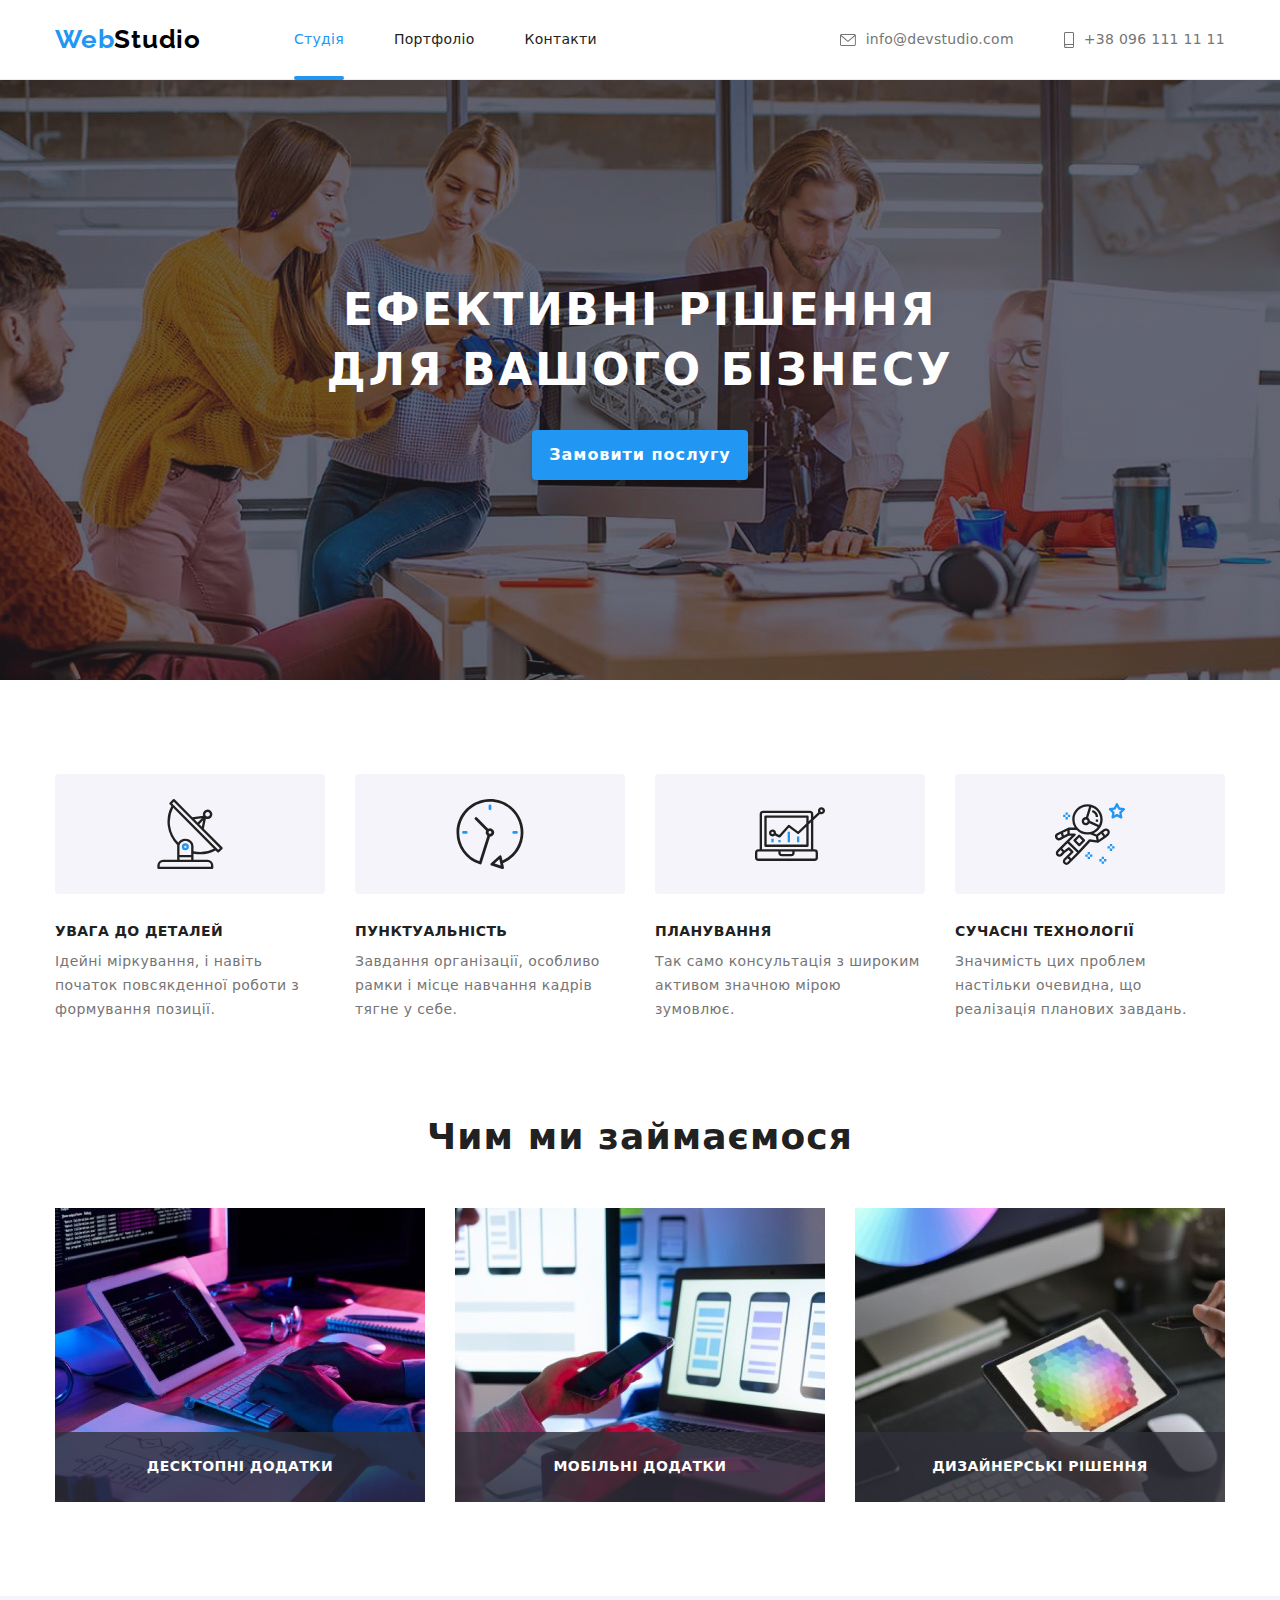
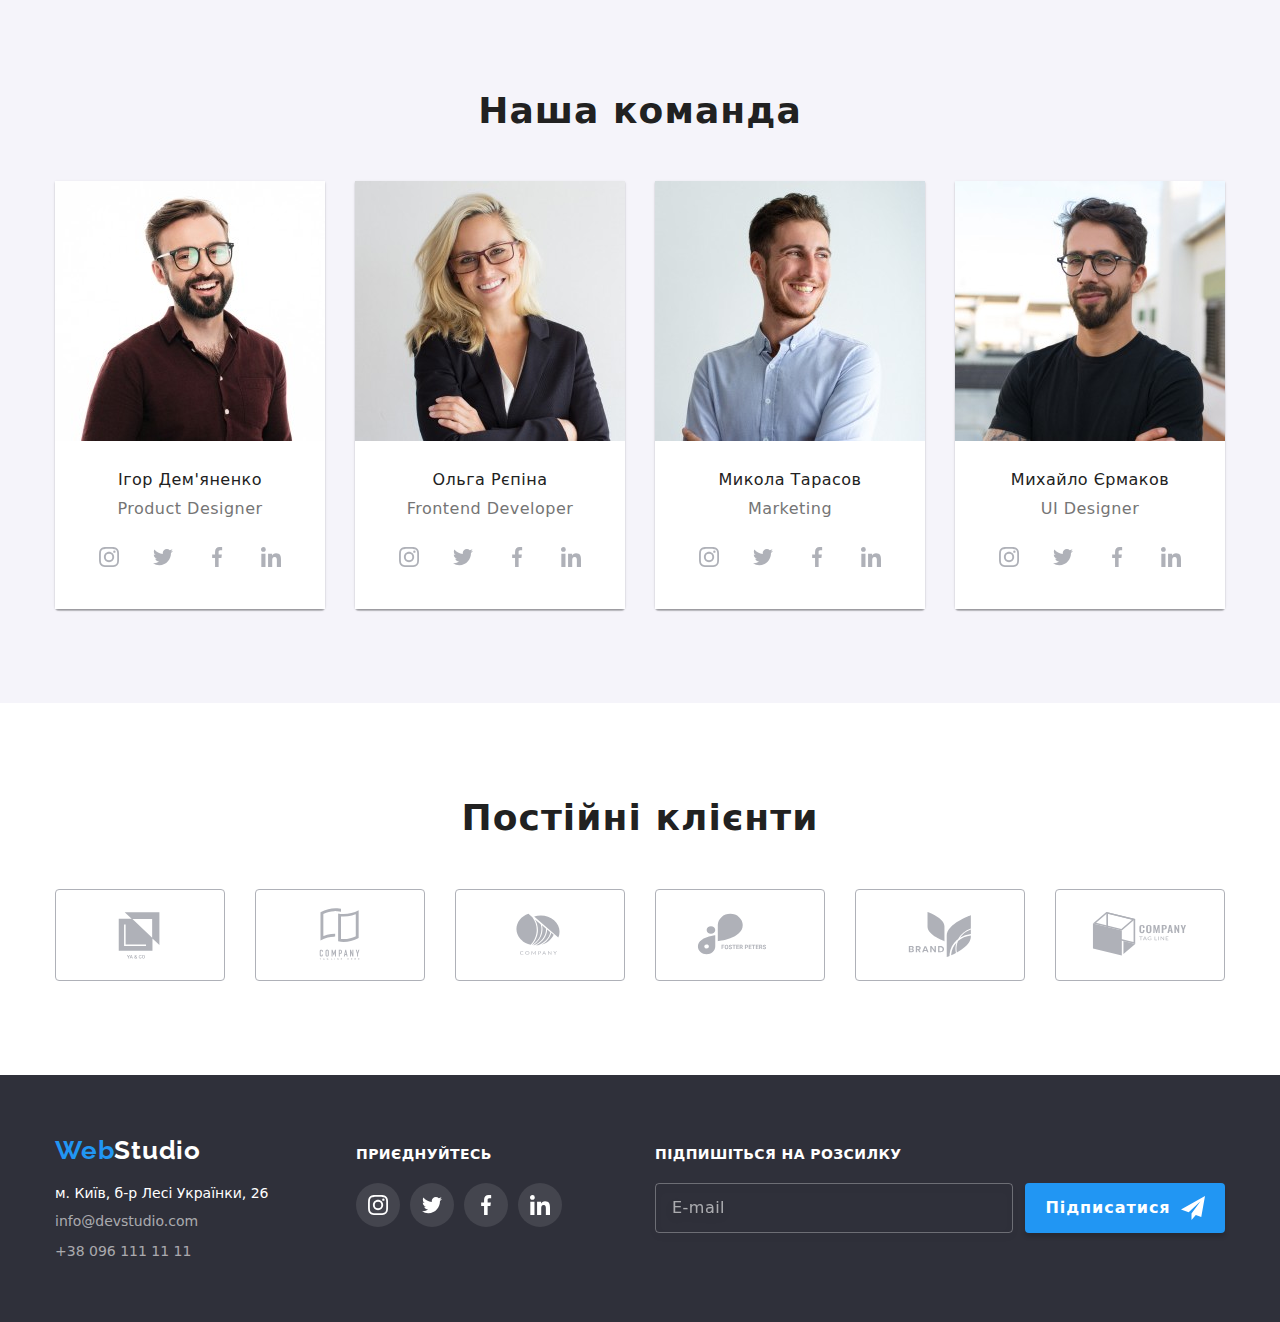
==== commit 9634b4f9: "not-work-mobile menu" ====
--- a/index.html
+++ b/index.html
@@ -19,8 +19,8 @@
         <a href="" lang="en" class="logo header__logo"
           >Web<span class="logo__part logo__part--dark">Studio</span></a
         >
-        <nav class="header__nav">
-          <ul class="list nav-list">
+        <nav class="site-nav">
+          <ul class="nav-list list ">
             <li class="nav-list__item">
               <a href="" class="nav-list__link link nav-list__link--current">Студія</a>
             </li>
@@ -55,7 +55,7 @@
     <main>
       <!-- HERO -->
       <section class="hero">
-        <h1 class="hero__heading">Ефективні рішення для вашого бізнесу</h1>
+        <h1 class="hero__title">Ефективні рішення для вашого бізнесу</h1>
         <button type="button" class="button hero__button" data-modal-open>Замовити послугу</button>
       </section>
       <!-- Features -->
@@ -64,7 +64,7 @@
           <h2 class="title section__title visually-hidden">
             Особливості
           </h2>
-          <ul class="list feature-list">
+          <ul class="feature-list list ">
             <li class="feature-list__item">
               <div class="feature-list__card">
                 <div class="feature-list__image">
@@ -132,7 +132,7 @@
       <section class="work section section--not-padding">
         <div class="container">
           <h2 class="title section__title">Чим ми займаємося</h2>
-          <ul class="list work-list">
+          <ul class="work-list list ">
             <li class="work-list__item">
               <img
                 srcset="./images/work/img1_l@1x.jpg 1x, ./images/work/img1_l@2x.jpg 2x"
@@ -179,7 +179,7 @@
       <section class="team section section--dark">
         <div class="container">
           <h2 class="title section__title">Наша команда</h2>
-          <ul class="list team-list">
+          <ul class="team-list list">
             <li class="team-list__item">
               <div class="team-card">
                 <picture>
@@ -629,14 +629,7 @@
             <address>
               <ul class="address__list list">
                 <li class="address__item">
-                  <a
-                    href="https://goo.gl/maps/GXKJQdvFJzr9G8gM8"
-                    target="_blank"
-                    rel="noopener noreferrer nofollow"
-                    class="link address__link address__link--white"
-                  >
                     м. Київ, б-р Лесі Українки, 26
-                  </a>
                 </li>
                 <li class="address__item">
                   <a href="mailto:info@devstudio.com" class="link address__link"
@@ -734,21 +727,21 @@
           <div class="modal-form__group" role="group">
             <label class="modal-form__label" for="user_name">Ім'я</label>
             <div class="modal-form__wrapper">
-              <input class="modal-form__field" type="text" name="name" id="user_name" required />
+              <input class="modal-form__field" type="text" name="name" id="user_name"/>
               <svg class="modal-form__icon" width="18" height="18">
                 <use href="./images/icons.svg#icon-person-black"></use>
               </svg>
             </div>
             <label class="modal-form__label" for="user_phone">Телефон</label>
             <div class="modal-form__wrapper">
-              <input class="modal-form__field" type="tel" name="phone" id="user_phone" required />
+              <input class="modal-form__field" type="tel" name="phone" id="user_phone"/>
               <svg class="modal-form__icon" width="18" height="18">
                 <use href="./images/icons.svg#icon-phone-black"></use>
               </svg>
             </div>
             <label class="modal-form__label" for="user_mail">Пошта</label>
             <div class="modal-form__wrapper">
-              <input class="modal-form__field" type="email" name="email" id="user_mail" required />
+              <input class="modal-form__field" type="email" name="email" id="user_mail"/>
               <svg class="modal-form__icon" width="18" height="18">
                 <use href="./images/icons.svg#icon-email-black"></use>
               </svg>
--- a/css/main.min.css
+++ b/css/main.min.css
@@ -1 +1 @@
-:root{--primary-text-color: #757575;--color-title: #212121;--basic-white-color: #ffffff;--color-accent: #2196f3;--color-black: #000000;--hero-footer-bgc: #2f303a;--contacts-footer-colors: #ffffff99;--secondary-bgc: #f5f4fa;--button-activ-color: #188ce8;--hero-bgc: #c4c4c4;--hero-gradient: #2f303a66;--client-link-color: #afb1b8;--indent: 30px;--anim-time: 250ms;--anim-ft: cubic-bezier(0.4, 0, 0.2, 1);--mobile-breakpoint: 480px;--tablet-breakpoint: 768px;--desktop-breakpoint: 1200px}.visually-hidden{position:absolute;white-space:nowrap;width:1px;height:1px;overflow:hidden;border:0;padding:0;clip:rect(0 0 0 0);-webkit-clip-path:inset(50%);clip-path:inset(50%);margin:-1px}.container{padding-left:15px;padding-right:15px;margin-left:auto;margin-right:auto}@media screen and (min-width: 480px){.container{width:var(--mobile-breakpoint)}}@media screen and (min-width: 768px){.container{width:var(--tablet-breakpoint)}}@media screen and (min-width: 1200px){.container{width:var(--desktop-breakpoint)}}.button{display:-webkit-box;display:-ms-flexbox;display:flex;-webkit-box-pack:center;-ms-flex-pack:center;justify-content:center;-webkit-box-align:center;-ms-flex-align:center;align-items:center;width:200px;height:50px;padding:0;font-weight:700;font-size:16px;line-height:1.875;letter-spacing:.06em;color:var(--basic-white-color);background-color:var(--color-accent);border:none;-webkit-box-shadow:0px 4px 4px rgba(0,0,0,.1490196078);box-shadow:0px 4px 4px rgba(0,0,0,.1490196078);border-radius:4px;cursor:pointer;-webkit-transition-property:background-color;transition-property:background-color;-webkit-transition-duration:var(--anim-time);transition-duration:var(--anim-time);-webkit-transition-timing-function:var(--anim-ft);transition-timing-function:var(--anim-ft)}.button:hover,.button:focus{background-color:var(--button-activ-color)}body{font-family:Roboto,sans-serif;font-size:14px;color:var(--primary-text-color);background-color:var(--basic-white-color)}.title{font-weight:700;font-size:28px;line-height:1.1785714286;text-align:center;letter-spacing:.03em;color:var(--color-title)}@media screen and (min-width: 1200px){.title{font-size:36px;line-height:1.1666666667}}h1,h2,h3,h4,h5,h6,p{margin:0}.list{margin:0;padding:0;list-style:none}.link{text-decoration:none;color:currentColor}img{display:block;max-width:100%;height:auto}.header{border-bottom:1px solid #ececec}@media screen and (max-width: 767px){.header{padding:16px 0}}@media screen and (min-width: 768px){.header__logo{margin-right:88px}}@media screen and (min-width: 1200px){.header__logo{margin-right:93px}}.header__contacts{display:-webkit-box;display:-ms-flexbox;display:flex;-webkit-box-align:center;-ms-flex-align:center;align-items:center;gap:10px;font-weight:500;font-size:14px;line-height:1.1428571429;letter-spacing:.02em;color:var(--primary-text-color);-webkit-transition-property:color;transition-property:color;-webkit-transition-duration:var(--anim-time);transition-duration:var(--anim-time);-webkit-transition-timing-function:var(--anim-ft);transition-timing-function:var(--anim-ft)}.header__contacts:hover,.header__contacts:focus{color:var(--color-accent)}@media screen and (min-width: 768px)and (max-width: 1199px){.header__contacts{font-size:12px;line-height:1.1666666667}}@media screen and (min-width: 1200px){.header__contacts{padding-top:32px;padding-bottom:31px}}.header__icon-contacts{fill:currentColor}.header__container{display:-webkit-box;display:-ms-flexbox;display:flex;-webkit-box-align:center;-ms-flex-align:center;align-items:center}.header__group{display:none}@media screen and (min-width: 768px)and (max-width: 1199px){.header__group{display:-webkit-box;display:-ms-flexbox;display:flex;-webkit-box-orient:vertical;-webkit-box-direction:normal;-ms-flex-direction:column;flex-direction:column;gap:10px;padding-top:20px;padding-bottom:19px;margin-left:auto}}@media screen and (min-width: 1200px){.header__group{display:-webkit-box;display:-ms-flexbox;display:flex;-webkit-box-orient:horizontal;-webkit-box-direction:normal;-ms-flex-direction:row;flex-direction:row;-webkit-box-align:center;-ms-flex-align:center;align-items:center;gap:50px;margin-left:auto;font-size:14px;line-height:1.1428571429}}.logo{font-family:"Raleway";font-weight:700;font-size:24px;line-height:1.1666666667;letter-spacing:.03em;text-decoration:none;color:var(--color-accent)}@media screen and (min-width: 1200px){.logo{font-size:26px;line-height:1.1923076923}}.logo__part--dark{color:var(--color-black)}.logo__part--light{color:var(--basic-white-color)}@media screen and (max-width: 767px){.header__nav{display:none}}.nav-list__link{position:relative;font-weight:500;font-size:14px;line-height:1.1428571429;letter-spacing:.02em;color:var(--color-title);-webkit-transition-property:color;transition-property:color;-webkit-transition-duration:var(--anim-time);transition-duration:var(--anim-time);-webkit-transition-timing-function:var(--anim-ft);transition-timing-function:var(--anim-ft)}.nav-list__link:hover,.nav-list__link:focus{color:var(--color-accent)}@media screen and (min-width: 768px){.nav-list__link{padding-top:32px;padding-bottom:31px}}.nav-list__link--current{color:var(--color-accent)}.nav-list__link--current::after{position:absolute;bottom:-2px;left:0;content:"";width:100%;height:4px;border-radius:2px;background-color:var(--color-accent)}.nav-list{display:-webkit-box;display:-ms-flexbox;display:flex;-webkit-box-align:center;-ms-flex-align:center;align-items:center;gap:50px}.hero{max-width:480px;height:400px;padding:118px 0;margin:0 auto;text-align:center;background-color:var(--hero-bgc);background-repeat:no-repeat;background-size:cover;background-position:center;background-image:-webkit-gradient(linear, left top, left bottom, from(var(--hero-gradient)), to(var(--hero-gradient))),url(../images/hero-bgi/img_s@1x.jpg);background-image:linear-gradient(var(--hero-gradient), var(--hero-gradient)),url(../images/hero-bgi/img_s@1x.jpg)}@media(min-device-pixel-ratio: 2),(-webkit-min-device-pixel-ratio: 2),(min-resolution: 192dpi),(min-resolution: 2dppx){.hero{background-image:-webkit-gradient(linear, left top, left bottom, from(var(--hero-gradient)), to(var(--hero-gradient))),url(../images/hero-bgi/img_s@2x.jpg);background-image:linear-gradient(var(--hero-gradient), var(--hero-gradient)),url(../images/hero-bgi/img_s@2x.jpg)}}@media screen and (min-width: 481px){.hero{background-image:-webkit-gradient(linear, left top, left bottom, from(var(--hero-gradient)), to(var(--hero-gradient))),url(../images/hero-bgi/img_m@1x.jpg);background-image:linear-gradient(var(--hero-gradient), var(--hero-gradient)),url(../images/hero-bgi/img_m@1x.jpg)}}@media screen and (min-width: 481px)and (min-device-pixel-ratio: 2),screen and (min-width: 481px)and (-webkit-min-device-pixel-ratio: 2),screen and (min-width: 481px)and (min-resolution: 192dpi),screen and (min-width: 481px)and (min-resolution: 2dppx){.hero{background-image:-webkit-gradient(linear, left top, left bottom, from(var(--hero-gradient)), to(var(--hero-gradient))),url(../images/hero-bgi/img_m@2x.jpg);background-image:linear-gradient(var(--hero-gradient), var(--hero-gradient)),url(../images/hero-bgi/img_m@2x.jpg)}}@media screen and (min-width: 769px){.hero{background-image:-webkit-gradient(linear, left top, left bottom, from(var(--hero-gradient)), to(var(--hero-gradient))),url(../images/hero-bgi/img_l@1x.jpg);background-image:linear-gradient(var(--hero-gradient), var(--hero-gradient)),url(../images/hero-bgi/img_l@1x.jpg)}}@media screen and (min-width: 769px)and (min-device-pixel-ratio: 2),screen and (min-width: 769px)and (-webkit-min-device-pixel-ratio: 2),screen and (min-width: 769px)and (min-resolution: 192dpi),screen and (min-width: 769px)and (min-resolution: 2dppx){.hero{background-image:-webkit-gradient(linear, left top, left bottom, from(var(--hero-gradient)), to(var(--hero-gradient))),url(../images/hero-bgi/img_l@2x.jpg);background-image:linear-gradient(var(--hero-gradient), var(--hero-gradient)),url(../images/hero-bgi/img_l@2x.jpg)}}@media screen and (min-width: 768px){.hero{max-width:768px}}@media screen and (min-width: 1200px){.hero{padding:200px 0;max-width:1600px;height:600px}}.hero__heading{max-width:360px;margin:0 auto 30px;font-weight:900;font-size:26px;line-height:1.6153846154;letter-spacing:.06em;text-transform:uppercase;color:var(--basic-white-color)}@media screen and (min-width: 1200px){.hero__heading{max-width:696px;font-size:44px;line-height:1.3636363636}}.hero__button{width:216px;margin:0 auto}.section{padding-top:60px;padding-bottom:60px}@media screen and (min-width: 1200px){.section{padding-top:94px;padding-bottom:94px}}.section--not-padding{padding-top:0;padding-bottom:94px}.section--dark{background-color:var(--secondary-bgc)}.section__title{margin-bottom:30px}@media screen and (min-width: 1200px){.section__title{margin-bottom:50px}}.feature-list{display:-webkit-box;display:-ms-flexbox;display:flex;-ms-flex-wrap:wrap;flex-wrap:wrap;gap:var(--indent);--items: 1}@media screen and (min-width: 768px){.feature-list{--items: 2}}@media screen and (min-width: 1200px){.feature-list{--items: 4}}.feature-list__item{-ms-flex-preferred-size:calc((100% - (var(--items) - 1)*var(--indent))/var(--items));flex-basis:calc((100% - (var(--items) - 1)*var(--indent))/var(--items))}.feature-list__title{margin-bottom:10px;font-weight:700;font-size:14px;line-height:1.1428571429;letter-spacing:.03em;text-align:center;text-transform:uppercase;color:var(--color-title)}@media screen and (min-width: 768px){.feature-list__title{text-align:left}}.feature-list__image{display:-webkit-box;display:-ms-flexbox;display:flex;height:120px;-webkit-box-pack:center;-ms-flex-pack:center;justify-content:center;-webkit-box-align:center;-ms-flex-align:center;align-items:center;background-color:var(--secondary-bgc);border-radius:4px}.feature-list__content{padding-top:30px}.feature-list__text{line-height:1.7142857143;letter-spacing:.03em}@media screen and (max-width: 1199px){.work{display:none}}.work-list{display:-webkit-box;display:-ms-flexbox;display:flex;-ms-flex-wrap:wrap;flex-wrap:wrap;gap:var(--indent);--items: 3}.work-list__item{position:relative;-ms-flex-preferred-size:calc((100% - (var(--items) - 1)*var(--indent))/var(--items));flex-basis:calc((100% - (var(--items) - 1)*var(--indent))/var(--items))}.work-list__overlay{position:absolute;bottom:0;display:-webkit-box;display:-ms-flexbox;display:flex;-webkit-box-pack:center;-ms-flex-pack:center;justify-content:center;-webkit-box-align:center;-ms-flex-align:center;align-items:center;width:100%;height:70px;background:rgba(47,48,58,.8)}.work-list__text{font-weight:700;font-size:14px;line-height:1.1428571429;letter-spacing:.03em;text-transform:uppercase;color:var(--basic-white-color)}.team-card{border-radius:0px 0px 4px 4px;-webkit-box-shadow:0px 1px 3px rgba(0,0,0,.12),0px 1px 1px rgba(0,0,0,.14),0px 2px 1px rgba(0,0,0,.2);box-shadow:0px 1px 3px rgba(0,0,0,.12),0px 1px 1px rgba(0,0,0,.14),0px 2px 1px rgba(0,0,0,.2)}.team-card__name{margin-bottom:10px;font-weight:500;font-size:16px;line-height:1.1875;letter-spacing:.03em;color:var(--color-title)}.team-card__job-title{margin-bottom:16px;font-weight:400;font-size:16px;line-height:1.1875;text-align:center;letter-spacing:.03em}.team-card__caption{padding:30px 0 24px;text-align:center;background-color:var(--basic-white-color)}@media screen and (min-width: 1200px){.team-card__caption{padding:30px 0}}.team-list{display:-webkit-box;display:-ms-flexbox;display:flex;-ms-flex-wrap:wrap;flex-wrap:wrap;gap:var(--indent);--items: 1}@media screen and (min-width: 768px){.team-list{--items: 2}}@media screen and (min-width: 1200px){.team-list{--items: 4}}.team-list__item{-ms-flex-preferred-size:calc((100% - (var(--items) - 1)*var(--indent))/var(--items));flex-basis:calc((100% - (var(--items) - 1)*var(--indent))/var(--items))}.socials{display:-webkit-box;display:-ms-flexbox;display:flex;-webkit-box-pack:center;-ms-flex-pack:center;justify-content:center;-webkit-box-align:center;-ms-flex-align:center;align-items:center;gap:10px}.socials__item{width:44px;height:44px}.socials__link{display:-webkit-box;display:-ms-flexbox;display:flex;-webkit-box-pack:center;-ms-flex-pack:center;justify-content:center;-webkit-box-align:center;-ms-flex-align:center;align-items:center;width:100%;height:100%;color:#afb1b8;background-color:var(--basic-white-color);border-radius:50%;-webkit-transition-property:color,background-color;transition-property:color,background-color;-webkit-transition-duration:var(--anim-time);transition-duration:var(--anim-time);-webkit-transition-timing-function:var(--anim-ft);transition-timing-function:var(--anim-ft)}.socials__link:hover,.socials__link:focus{color:var(--basic-white-color);background-color:#2196f3}.socials__link--dark{background-color:rgba(255,255,255,.1019607843)}.socials__icon{fill:currentColor}.socials__icon--white{fill:var(--basic-white-color)}.clients-list{display:-webkit-box;display:-ms-flexbox;display:flex;-ms-flex-wrap:wrap;flex-wrap:wrap;gap:var(--indent);--items: 2}@media screen and (min-width: 768px){.clients-list{--items: 3}}@media screen and (min-width: 1200px){.clients-list{--items: 6}}.clients-list__item{-ms-flex-preferred-size:calc((100% - (var(--items) - 1)*var(--indent))/var(--items));flex-basis:calc((100% - (var(--items) - 1)*var(--indent))/var(--items));height:92px}.clients-list__link{display:-webkit-box;display:-ms-flexbox;display:flex;-webkit-box-pack:center;-ms-flex-pack:center;justify-content:center;-webkit-box-align:center;-ms-flex-align:center;align-items:center;width:100%;height:100%;color:var(--client-link-color);border:1px solid var(--client-link-color);border-radius:4px;-webkit-transition-property:color,border;transition-property:color,border;-webkit-transition-duration:var(--anim-time);transition-duration:var(--anim-time);-webkit-transition-timing-function:var(--anim-ft);transition-timing-function:var(--anim-ft)}.clients-list__link:hover,.clients-list__link:focus{color:var(--color-accent);border:1px solid var(--color-accent)}.clients-list__icon{fill:currentColor}.footer{padding:60px 0;background-color:var(--hero-footer-bgc)}@media screen and (min-width: 1200px){.footer{line-height:1.5}}.footer__logo{display:block;margin-bottom:28px;text-align:center}@media screen and (min-width: 1200px){.footer__logo{margin-bottom:20px;text-align:left}}.footer__title{margin-bottom:20px;font-weight:700;font-size:14px;line-height:1.1428571429;letter-spacing:.03em;text-align:center;text-transform:uppercase;color:var(--basic-white-color)}@media screen and (min-width: 1200px){.footer__title{text-align:left}}@media screen and (min-width: 1200px){.footer__container{display:-webkit-box;display:-ms-flexbox;display:flex;-webkit-box-align:baseline;-ms-flex-align:baseline;align-items:baseline}}@media screen and (min-width: 768px){.footer__group{display:-webkit-box;display:-ms-flexbox;display:flex;-webkit-box-align:baseline;-ms-flex-align:baseline;align-items:baseline}}@media screen and (min-width: 768px)and (max-width: 1199px){.footer__group{-webkit-box-pack:center;-ms-flex-pack:center;justify-content:center;gap:165px}}.footer__address{margin-bottom:60px}@media screen and (min-width: 1200px){.footer__address{width:231px;margin-bottom:0;margin-right:70px}}.footer__socials{margin-bottom:60px}@media screen and (min-width: 1200px){.footer__socials{margin-bottom:0;margin-right:93px}}.footer__subscription{-webkit-box-flex:1;-ms-flex-positive:1;flex-grow:1}.address__link{line-height:1.1428571429;font-style:normal;color:var(--contacts-footer-colors);-webkit-transition-property:color;transition-property:color;-webkit-transition-duration:var(--anim-time);transition-duration:var(--anim-time);-webkit-transition-timing-function:var(--anim-ft);transition-timing-function:var(--anim-ft)}.address__link:hover,.address__link:focus{color:var(--color-accent)}.address__item{text-align:center}@media screen and (min-width: 1200px){.address__item{text-align:left}}.address__item:not(:last-child){margin-bottom:12px}@media screen and (min-width: 1200px){.address__item:not(:last-child){margin-bottom:9px}}.address__link--white{color:var(--basic-white-color)}@media screen and (min-width: 1200px){.subscription{display:-webkit-box;display:-ms-flexbox;display:flex;-webkit-box-pack:end;-ms-flex-pack:end;justify-content:flex-end;-webkit-box-align:center;-ms-flex-align:center;align-items:center;gap:12px}}.subscription__field{display:-webkit-box;display:-ms-flexbox;display:flex;-webkit-box-align:center;-ms-flex-align:center;align-items:center;width:100%;height:50px;padding:0 0 0 16px;margin-bottom:20px;font-weight:400;font-size:16px;line-height:1.25;letter-spacing:.03em;color:#fff;background-color:rgba(0,0,0,0);border:1px solid rgba(255,255,255,.3019607843);border-radius:4px;-webkit-filter:drop-shadow(0px 4px 4px rgba(0, 0, 0, 0.1490196078));filter:drop-shadow(0px 4px 4px rgba(0, 0, 0, 0.1490196078));outline:1px solid rgba(0,0,0,0);-webkit-transition-property:border;transition-property:border;-webkit-transition-duration:var(--anim-time);transition-duration:var(--anim-time);-webkit-transition-timing-function:var(--anim-ft);transition-timing-function:var(--anim-ft)}.subscription__field:focus{border:1px solid var(--color-accent)}@media screen and (min-width: 768px){.subscription__field{width:450px}}@media screen and (min-width: 1200px){.subscription__field{width:358px;margin-bottom:0}}@media screen and (max-width: 1199px){.subscription__field{margin-right:auto;margin-left:auto}}.subscription__field::-webkit-input-placeholder{font-weight:400;font-size:16px;line-height:1.25;letter-spacing:.03em;color:rgba(255,255,255,.6)}.subscription__field::-moz-placeholder{font-weight:400;font-size:16px;line-height:1.25;letter-spacing:.03em;color:rgba(255,255,255,.6)}.subscription__field:-ms-input-placeholder{font-weight:400;font-size:16px;line-height:1.25;letter-spacing:.03em;color:rgba(255,255,255,.6)}.subscription__field::-ms-input-placeholder{font-weight:400;font-size:16px;line-height:1.25;letter-spacing:.03em;color:rgba(255,255,255,.6)}.subscription__field::placeholder{font-weight:400;font-size:16px;line-height:1.25;letter-spacing:.03em;color:rgba(255,255,255,.6)}.subscription__button{gap:10px}@media screen and (max-width: 1199px){.subscription__button{margin:0 auto}}.subscription__icon{fill:var(--basic-white-color)}.filter{display:-webkit-box;display:-ms-flexbox;display:flex;-webkit-box-align:center;-ms-flex-align:center;align-items:center;-ms-flex-wrap:wrap;flex-wrap:wrap;margin-bottom:40px}@media screen and (min-width: 768px){.filter{gap:8px;-webkit-box-pack:center;-ms-flex-pack:center;justify-content:center;margin-bottom:30px}}@media screen and (min-width: 1200px){.filter{margin-bottom:50px}}@media screen and (max-width: 767px){.filter>li:not(:last-child){margin-right:8px;margin-bottom:15px}.filter>li:last-child{margin-top:-15px}}.filter__button{display:-webkit-box;display:-ms-flexbox;display:flex;-webkit-box-pack:center;-ms-flex-pack:center;justify-content:center;-webkit-box-align:center;-ms-flex-align:center;align-items:center;height:38px;padding:0 22px;font-weight:500;font-size:16px;line-height:1.625;letter-spacing:.03em;color:var(--color-title);background-color:var(--secondary-bgc);border-radius:4px;cursor:pointer;-webkit-transition-property:color,background-color,-webkit-box-shadow;transition-property:color,background-color,-webkit-box-shadow;transition-property:color,background-color,box-shadow;transition-property:color,background-color,box-shadow,-webkit-box-shadow;-webkit-transition-duration:var(--anim-time);transition-duration:var(--anim-time);-webkit-transition-timing-function:var(--anim-ft);transition-timing-function:var(--anim-ft)}.filter__button:hover,.filter__button:focus{color:var(--basic-white-color);background-color:var(--color-accent);-webkit-box-shadow:0px 3px 1px rgba(0,0,0,.1019607843),0px 1px 2px rgba(0,0,0,.0784313725),0px 2px 2px rgba(0,0,0,.1215686275);box-shadow:0px 3px 1px rgba(0,0,0,.1019607843),0px 1px 2px rgba(0,0,0,.0784313725),0px 2px 2px rgba(0,0,0,.1215686275)}.portfolio-list{display:-webkit-box;display:-ms-flexbox;display:flex;-ms-flex-wrap:wrap;flex-wrap:wrap;gap:var(--indent);--items: 1}@media screen and (min-width: 768px){.portfolio-list{--items: 2}}@media screen and (min-width: 1200px){.portfolio-list{--items: 3}}.portfolio-list__item{-ms-flex-preferred-size:calc((100% - (var(--items) - 1)*var(--indent))/var(--items));flex-basis:calc((100% - (var(--items) - 1)*var(--indent))/var(--items));-webkit-transition-property:-webkit-box-shadow;transition-property:-webkit-box-shadow;transition-property:box-shadow;transition-property:box-shadow, -webkit-box-shadow;-webkit-transition-duration:var(--anim-time);transition-duration:var(--anim-time);-webkit-transition-timing-function:var(--anim-ft);transition-timing-function:var(--anim-ft)}.portfolio-list__item:hover,.portfolio-list__item:focus{-webkit-box-shadow:0px 1px 1px rgba(0,0,0,.1215686275),0px 4px 4px rgba(0,0,0,.0588235294),1px 4px 6px rgba(0,0,0,.1607843137);box-shadow:0px 1px 1px rgba(0,0,0,.1215686275),0px 4px 4px rgba(0,0,0,.0588235294),1px 4px 6px rgba(0,0,0,.1607843137)}.portfolio-list__item:hover .project__overlay{-webkit-transform:translateY(0);transform:translateY(0)}.project{display:-webkit-box;display:-ms-flexbox;display:flex;-webkit-box-orient:vertical;-webkit-box-direction:normal;-ms-flex-direction:column;flex-direction:column;height:100%}.project__title{margin-bottom:4px;font-weight:700;font-size:18px;line-height:2;letter-spacing:.06em;color:var(--color-title)}.project__name{-webkit-box-flex:1;-ms-flex-positive:1;flex-grow:1;width:100%;padding:20px 24px 19px;border-right:1px solid #eee;border-bottom:1px solid #eee;border-left:1px solid #eee}.project__text{font-size:16px;line-height:1.875;letter-spacing:.03em}.project__thumb{position:relative;overflow:hidden}.project__overlay{position:absolute;top:0;left:0;display:-webkit-box;display:-ms-flexbox;display:flex;-webkit-box-align:center;-ms-flex-align:center;align-items:center;padding:0 24px;width:100%;height:100%;background:rgba(33,150,243,.9019607843);-webkit-transform:translateY(101%);transform:translateY(101%);-webkit-transition-property:-webkit-transform;transition-property:-webkit-transform;transition-property:transform;transition-property:transform, -webkit-transform;-webkit-transition-duration:var(--anim-time);transition-duration:var(--anim-time);-webkit-transition-timing-function:var(--anim-ft);transition-timing-function:var(--anim-ft);-webkit-user-select:none;-moz-user-select:none;-ms-user-select:none;user-select:none}.project__overlay-text{font-weight:400;font-size:18px;line-height:1.5555555556;letter-spacing:.03em;color:var(--basic-white-color)}.backdrop{position:fixed;top:0;left:0;width:100%;height:100%;background-color:rgba(0,0,0,.2);opacity:1;visibility:visible;-webkit-transition-property:opacity,visibility;transition-property:opacity,visibility;-webkit-transition-duration:var(--anim-time);transition-duration:var(--anim-time);-webkit-transition-timing-function:var(--anim-ft);transition-timing-function:var(--anim-ft)}.backdrop.is-hidden{opacity:0;visibility:hidden;pointer-events:none}.modal{position:absolute;top:50%;left:50%;-webkit-transform:translateX(-50%) translateY(-50%) scale(1);transform:translateX(-50%) translateY(-50%) scale(1);width:450px;height:609px;padding:40px;background:var(--basic-white-color);-webkit-box-shadow:0px 1px 3px rgba(0,0,0,.12),0px 1px 1px rgba(0,0,0,.14),0px 2px 1px rgba(0,0,0,.2);box-shadow:0px 1px 3px rgba(0,0,0,.12),0px 1px 1px rgba(0,0,0,.14),0px 2px 1px rgba(0,0,0,.2);border-radius:4px;-webkit-transition-property:-webkit-transform;transition-property:-webkit-transform;transition-property:transform;transition-property:transform, -webkit-transform;-webkit-transition-duration:var(--anim-time);transition-duration:var(--anim-time);-webkit-transition-timing-function:var(--anim-ft);transition-timing-function:var(--anim-ft)}@media screen and (min-width: 1200px){.modal{width:528px;height:581px}}.backdrop.is-hidden .modal{-webkit-transform:translate(-50%, 75%) scale(0.2);transform:translate(-50%, 75%) scale(0.2)}.modal__btn{position:absolute;top:8px;right:8px;padding:0;display:-webkit-inline-box;display:-ms-inline-flexbox;display:inline-flex;-webkit-box-pack:center;-ms-flex-pack:center;justify-content:center;-webkit-box-align:center;-ms-flex-align:center;align-items:center;width:30px;height:30px;color:rgba(0,0,0,.1019607843);border-radius:50%;background:var(--basic-white-color);border:1px solid rgba(0,0,0,.1019607843);cursor:pointer;-webkit-transition-property:fill;transition-property:fill;-webkit-transition-duration:var(--anim-time);transition-duration:var(--anim-time);-webkit-transition-timing-function:var(--anim-ft);transition-timing-function:var(--anim-ft)}.modal__btn:hover{fill:var(--color-accent)}.modal__btn{fill:#000}.modal__title{display:block;margin-bottom:12px;font-weight:700;font-size:20px;line-height:1.5;letter-spacing:.03em;text-align:center;color:var(--color-title)}@media screen and (min-width: 1200px){.modal__title{line-height:1.15}}.modal-form__label{display:block;margin-bottom:4px;font-size:12px;line-height:1.1666666667;letter-spacing:.01em}.modal-form__wrapper{position:relative;margin-bottom:10px}.modal-form__field{width:100%;height:40px;padding-left:42px;border:1px solid rgba(33,33,33,.2);border-radius:4px;outline:1px solid rgba(0,0,0,0);-webkit-transition-property:border;transition-property:border;-webkit-transition-duration:var(--anim-time);transition-duration:var(--anim-time);-webkit-transition-timing-function:var(--anim-ft);transition-timing-function:var(--anim-ft)}.modal-form__field:focus{border:1px solid var(--color-accent)}.modal-form__icon{position:absolute;top:50%;left:12px;-webkit-transform:translateY(-50%);transform:translateY(-50%);fill:var(--color-title);-webkit-transition-property:fill;transition-property:fill;-webkit-transition-duration:var(--anim-time);transition-duration:var(--anim-time);-webkit-transition-timing-function:var(--anim-ft);transition-timing-function:var(--anim-ft)}.modal-form__field:focus+.modal-form__icon{fill:var(--color-accent)}.modal-form__comment{width:100%;height:120px;padding:12px 16px;margin-bottom:20px;font-size:12px;line-height:1.1666666667;letter-spacing:.01em;color:#212121;border:1px solid rgba(33,33,33,.2);border-radius:4px;outline:1px solid rgba(0,0,0,0);resize:none;-webkit-transition-property:border;transition-property:border;-webkit-transition-duration:var(--anim-time);transition-duration:var(--anim-time);-webkit-transition-timing-function:var(--anim-ft);transition-timing-function:var(--anim-ft)}.modal-form__comment:focus{border:1px solid var(--color-accent)}.modal-form__comment::-webkit-input-placeholder{font-size:12px;line-height:1.1666666667;letter-spacing:.01em;color:rgba(117,117,117,.5019607843)}.modal-form__comment::-moz-placeholder{font-size:12px;line-height:1.1666666667;letter-spacing:.01em;color:rgba(117,117,117,.5019607843)}.modal-form__comment:-ms-input-placeholder{font-size:12px;line-height:1.1666666667;letter-spacing:.01em;color:rgba(117,117,117,.5019607843)}.modal-form__comment::-ms-input-placeholder{font-size:12px;line-height:1.1666666667;letter-spacing:.01em;color:rgba(117,117,117,.5019607843)}.modal-form__comment::placeholder{font-size:12px;line-height:1.1666666667;letter-spacing:.01em;color:rgba(117,117,117,.5019607843)}.modal-form__agreement{display:-webkit-box;display:-ms-flexbox;display:flex;-webkit-box-pack:center;-ms-flex-pack:center;justify-content:center;-webkit-box-align:center;-ms-flex-align:center;align-items:center;gap:8px;margin-bottom:30px}.modal-form__text{font-size:12px;line-height:1.1666666667;letter-spacing:.03em;-webkit-user-select:none;-moz-user-select:none;-ms-user-select:none;user-select:none}@media screen and (min-width: 1200px){.modal-form__text{font-size:14px;line-height:1.7142857143}}.modal-form__checkbox{-webkit-appearance:none;-moz-appearance:none;appearance:none;width:16px;height:15px;border:1px solid var(--primary-text-color);border-radius:2px;background-size:0;background-image:url("data:image/svg+xml,%3Csvg width='13' height='10' viewBox='0 0 13 10' fill='none' xmlns='http://www.w3.org/2000/svg'%3E%3Cpath d='M1.95703 4.75166L1.88825 4.68604L1.81923 4.75141L0.93123 5.59258L0.854858 5.66492L0.930974 5.73753L4.42671 9.07236L4.49574 9.1382L4.56476 9.07236L12.069 1.91352L12.1449 1.84116L12.069 1.76881L11.1873 0.927644L11.1183 0.861826L11.0493 0.927611L4.49577 7.17353L1.95703 4.75166Z' fill='white' stroke='white' stroke-width='0.2'/%3E%3C/svg%3E");background-position:center;background-repeat:no-repeat;-webkit-transition-property:border,background-color,background-size;transition-property:border,background-color,background-size;-webkit-transition-duration:var(--anim-time);transition-duration:var(--anim-time);-webkit-transition-timing-function:var(--anim-ft);transition-timing-function:var(--anim-ft)}.modal-form__checkbox:checked{border:rgba(0,0,0,0);background-color:var(--color-accent);background-size:11px 8px}.modal-form__link{line-height:1.7142857143;letter-spacing:.03em;color:var(--color-accent);text-underline-offset:4px}.modal-form__button{margin:0 auto}.menu{display:-webkit-box;display:-ms-flexbox;display:flex;padding:0;margin:0;list-style:none}@media(max-width: 767px){.menu{display:none}}.menu .link{padding:10px;color:inherit;text-decoration:none}.menu .link:hover,.menu .link:focus{text-decoration:underline}.menu-toggle{min-height:40px;min-width:40px;display:-webkit-box;display:-ms-flexbox;display:flex;-webkit-box-align:center;-ms-flex-align:center;align-items:center;-webkit-box-pack:center;-ms-flex-pack:center;justify-content:center;margin-left:auto;padding:0;background-color:rgba(0,0,0,0);cursor:pointer;border:none;border-radius:50%;outline:none;fill:#212121}.menu-toggle:hover,.menu-toggle:focus{fill:var(--color-accent)}@media(min-width: 768px){.menu-toggle{display:none}}.menu-container{position:fixed;top:0;left:0;display:-webkit-box;display:-ms-flexbox;display:flex;-webkit-box-orient:vertical;-webkit-box-direction:normal;-ms-flex-direction:column;flex-direction:column;width:100vw;height:100vh;padding:32px;background-color:var(--basic-white-color);z-index:999;-webkit-transform:translateX(100%);transform:translateX(100%);-webkit-transition:-webkit-transform 250ms ease-in-out;transition:-webkit-transform 250ms ease-in-out;transition:transform 250ms ease-in-out;transition:transform 250ms ease-in-out, -webkit-transform 250ms ease-in-out}.menu-container.is-open{-webkit-transform:translateX(0);transform:translateX(0)}.menu-container .menu-toggle{position:absolute;top:16px;right:16px;color:#fff}.mobile-menu{padding:0;margin:0;list-style:none;margin-bottom:auto}.mobile-menu-link{display:block;font-weight:500;font-size:40px;line-height:1.175;letter-spacing:.02em;color:var(--color-title);text-decoration:none}.mobile-menu-item:not(:last-child){margin-bottom:32px}.mobile-contact-container{margin-bottom:64px}.mobile-contact-item{font-weight:500;font-size:24px;line-height:1.1666666667;letter-spacing:.02em;color:var(--primary-text-color)}.mobile-menu-link--currunt{color:var(--color-accent)}.mobile-contact-item:not(:last-child){margin-bottom:32px}.mobile-contact-link--blu{font-size:34px;line-height:1.1764705882;color:var(--color-accent)}.mobile-socials{display:-webkit-box;display:-ms-flexbox;display:flex;gap:20px}.mobile-socials-item{position:relative;font-weight:500;font-size:18px;line-height:1.2222222222;letter-spacing:.02em;color:var(--color-accent)}.mobile-socials-item:not(:last-child)::after{position:absolute;top:0;right:10p;content:"";width:22px;height:0;border:1px solid rgba(33,33,33,.2);-webkit-transform:translateY(10px) rotate(90deg);transform:translateY(10px) rotate(90deg)}/*# sourceMappingURL=main.min.css.map */+.visually-hidden{position:absolute;white-space:nowrap;width:1px;height:1px;overflow:hidden;border:0;padding:0;clip:rect(0 0 0 0);-webkit-clip-path:inset(50%);clip-path:inset(50%);margin:-1px}.container{padding-left:15px;padding-right:15px;margin-left:auto;margin-right:auto}@media screen and (min-width: 480px){.container{width:480px}}@media screen and (min-width: 768px){.container{width:768px}}@media screen and (min-width: 1200px){.container{width:1200px}}.button{display:-webkit-box;display:-ms-flexbox;display:flex;-webkit-box-pack:center;-ms-flex-pack:center;justify-content:center;-webkit-box-align:center;-ms-flex-align:center;align-items:center;width:200px;height:50px;padding:0;font-weight:700;font-size:16px;line-height:1.87;letter-spacing:.06em;color:#fff;background-color:#2196f3;border:none;-webkit-box-shadow:0px 4px 4px rgba(0,0,0,.1490196078);box-shadow:0px 4px 4px rgba(0,0,0,.1490196078);border-radius:4px;cursor:pointer;-webkit-transition-property:background-color;transition-property:background-color;-webkit-transition-duration:250ms;transition-duration:250ms;-webkit-transition-timing-function:cubic-bezier(0.4, 0, 0.2, 1);transition-timing-function:cubic-bezier(0.4, 0, 0.2, 1)}.button:hover,.button:focus{background-color:#188ce8}body{font-family:Roboto,sans-serif;font-size:14px;color:#757575;background-color:#fff}.title{font-weight:700;font-size:28px;line-height:1.17;text-align:center;letter-spacing:.03em;color:#212121}@media screen and (min-width: 1200px){.title{font-size:36px;line-height:1.16}}h1,h2,h3,h4,h5,h6,p{margin:0}.list{margin:0;padding:0;list-style:none}.link{text-decoration:none;color:currentColor}img{display:block;max-width:100%;height:auto}/*! modern-normalize v1.1.0 | MIT License | https://github.com/sindresorhus/modern-normalize */*,::after,::before{-webkit-box-sizing:border-box;box-sizing:border-box}html{-moz-tab-size:4;-o-tab-size:4;tab-size:4}html{line-height:1.15;-webkit-text-size-adjust:100%}body{margin:0}body{font-family:system-ui,-apple-system,"Segoe UI",Roboto,Helvetica,Arial,sans-serif,"Apple Color Emoji","Segoe UI Emoji"}hr{height:0;color:inherit}abbr[title]{-webkit-text-decoration:underline dotted;text-decoration:underline dotted}b,strong{font-weight:bolder}code,kbd,pre,samp{font-family:ui-monospace,SFMono-Regular,Consolas,"Liberation Mono",Menlo,monospace;font-size:1em}small{font-size:80%}sub,sup{font-size:75%;line-height:0;position:relative;vertical-align:baseline}sub{bottom:-0.25em}sup{top:-0.5em}table{text-indent:0;border-color:inherit}button,input,optgroup,select,textarea{font-family:inherit;font-size:100%;line-height:1.15;margin:0}button,select{text-transform:none}[type=button],[type=reset],[type=submit],button{-webkit-appearance:button}::-moz-focus-inner{border-style:none;padding:0}:-moz-focusring{outline:1px dotted ButtonText}:-moz-ui-invalid{box-shadow:none}legend{padding:0}progress{vertical-align:baseline}::-webkit-inner-spin-button,::-webkit-outer-spin-button{height:auto}[type=search]{-webkit-appearance:textfield;outline-offset:-2px}::-webkit-search-decoration{-webkit-appearance:none}::-webkit-file-upload-button{-webkit-appearance:button;font:inherit}summary{display:list-item}.page-header{border-bottom:1px solid #ececec}@media screen and (max-width: 767px){.page-header{padding:16px 0}}@media screen and (min-width: 768px){.header__logo{margin-right:88px}}@media screen and (min-width: 1200px){.header__logo{margin-right:93px}}.header__contacts{display:-webkit-box;display:-ms-flexbox;display:flex;-webkit-box-align:center;-ms-flex-align:center;align-items:center;gap:10px;font-weight:500;font-size:14px;line-height:1.14;letter-spacing:.02em;color:#757575;-webkit-transition-property:color;transition-property:color;-webkit-transition-duration:250ms;transition-duration:250ms;-webkit-transition-timing-function:cubic-bezier(0.4, 0, 0.2, 1);transition-timing-function:cubic-bezier(0.4, 0, 0.2, 1)}.header__contacts:hover,.header__contacts:focus{color:#2196f3}@media screen and (min-width: 768px)and (max-width: 1199px){.header__contacts{font-size:12px;line-height:1.16}}@media screen and (min-width: 1200px){.header__contacts{padding-top:32px;padding-bottom:31px}}.header__icon-contacts{fill:currentColor}.header__container{display:-webkit-box;display:-ms-flexbox;display:flex;-webkit-box-align:center;-ms-flex-align:center;align-items:center}.header__group{display:none}@media screen and (min-width: 768px)and (max-width: 1199px){.header__group{display:-webkit-box;display:-ms-flexbox;display:flex;-webkit-box-orient:vertical;-webkit-box-direction:normal;-ms-flex-direction:column;flex-direction:column;gap:10px;padding-top:20px;padding-bottom:19px;margin-left:auto}}@media screen and (min-width: 1200px){.header__group{display:-webkit-box;display:-ms-flexbox;display:flex;-webkit-box-orient:horizontal;-webkit-box-direction:normal;-ms-flex-direction:row;flex-direction:row;-webkit-box-align:center;-ms-flex-align:center;align-items:center;gap:50px;margin-left:auto;font-size:14px;line-height:1.1428571429}}.logo{font-family:"Raleway";font-weight:700;font-size:24px;line-height:1.1666666667;letter-spacing:.03em;text-decoration:none;color:#2196f3}@media screen and (min-width: 1200px){.logo{font-size:26px;line-height:1.1923076923}}.logo__part--dark{color:#000}.logo__part--light{color:#fff}@media screen and (max-width: 767px){.site-nav{display:none}}.nav-list__link{position:relative;font-weight:500;font-size:14px;line-height:1.14;letter-spacing:.02em;color:#212121;-webkit-transition-property:color;transition-property:color;-webkit-transition-duration:250ms;transition-duration:250ms;-webkit-transition-timing-function:cubic-bezier(0.4, 0, 0.2, 1);transition-timing-function:cubic-bezier(0.4, 0, 0.2, 1)}.nav-list__link:hover,.nav-list__link:focus{color:#2196f3}@media screen and (min-width: 768px){.nav-list__link{padding-top:32px;padding-bottom:31px}}.nav-list__link--current{color:#2196f3}.nav-list__link--current::after{position:absolute;bottom:-2px;left:0;content:"";width:100%;height:4px;border-radius:2px;background-color:#2196f3}.nav-list{display:-webkit-box;display:-ms-flexbox;display:flex;-webkit-box-align:center;-ms-flex-align:center;align-items:center;gap:50px}.hero{max-width:480px;height:400px;padding:118px 0;margin:0 auto;text-align:center;background-color:#c4c4c4;background-repeat:no-repeat;background-size:cover;background-position:center;background-image:-webkit-gradient(linear, left top, left bottom, from(rgba(47, 48, 58, 0.4)), to(rgba(47, 48, 58, 0.4))),url(../images/hero-bgi/img_s@1x.jpg);background-image:linear-gradient(rgba(47, 48, 58, 0.4), rgba(47, 48, 58, 0.4)),url(../images/hero-bgi/img_s@1x.jpg)}@media(min-device-pixel-ratio: 2),(-webkit-min-device-pixel-ratio: 2),(min-resolution: 192dpi),(min-resolution: 2dppx){.hero{background-image:-webkit-gradient(linear, left top, left bottom, from(rgba(47, 48, 58, 0.4)), to(rgba(47, 48, 58, 0.4))),url(../images/hero-bgi/img_s@2x.jpg);background-image:linear-gradient(rgba(47, 48, 58, 0.4), rgba(47, 48, 58, 0.4)),url(../images/hero-bgi/img_s@2x.jpg)}}@media screen and (min-width: 481px){.hero{background-image:-webkit-gradient(linear, left top, left bottom, from(rgba(47, 48, 58, 0.4)), to(rgba(47, 48, 58, 0.4))),url(../images/hero-bgi/img_m@1x.jpg);background-image:linear-gradient(rgba(47, 48, 58, 0.4), rgba(47, 48, 58, 0.4)),url(../images/hero-bgi/img_m@1x.jpg)}}@media screen and (min-width: 481px)and (min-device-pixel-ratio: 2),screen and (min-width: 481px)and (-webkit-min-device-pixel-ratio: 2),screen and (min-width: 481px)and (min-resolution: 192dpi),screen and (min-width: 481px)and (min-resolution: 2dppx){.hero{background-image:-webkit-gradient(linear, left top, left bottom, from(rgba(47, 48, 58, 0.4)), to(rgba(47, 48, 58, 0.4))),url(../images/hero-bgi/img_m@2x.jpg);background-image:linear-gradient(rgba(47, 48, 58, 0.4), rgba(47, 48, 58, 0.4)),url(../images/hero-bgi/img_m@2x.jpg)}}@media screen and (min-width: 769px){.hero{background-image:-webkit-gradient(linear, left top, left bottom, from(rgba(47, 48, 58, 0.4)), to(rgba(47, 48, 58, 0.4))),url(../images/hero-bgi/img_l@1x.jpg);background-image:linear-gradient(rgba(47, 48, 58, 0.4), rgba(47, 48, 58, 0.4)),url(../images/hero-bgi/img_l@1x.jpg)}}@media screen and (min-width: 769px)and (min-device-pixel-ratio: 2),screen and (min-width: 769px)and (-webkit-min-device-pixel-ratio: 2),screen and (min-width: 769px)and (min-resolution: 192dpi),screen and (min-width: 769px)and (min-resolution: 2dppx){.hero{background-image:-webkit-gradient(linear, left top, left bottom, from(rgba(47, 48, 58, 0.4)), to(rgba(47, 48, 58, 0.4))),url(../images/hero-bgi/img_l@2x.jpg);background-image:linear-gradient(rgba(47, 48, 58, 0.4), rgba(47, 48, 58, 0.4)),url(../images/hero-bgi/img_l@2x.jpg)}}@media screen and (min-width: 768px){.hero{max-width:768px}}@media screen and (min-width: 1200px){.hero{padding:200px 0;max-width:1600px;height:600px}}.hero__title{max-width:360px;margin:0 auto 30px;font-weight:900;font-size:26px;line-height:1.61;letter-spacing:.06em;text-transform:uppercase;color:#fff}@media screen and (min-width: 1200px){.hero__title{max-width:696px;font-size:44px;line-height:1.36}}.hero__button{width:216px;margin:0 auto}.section{padding-top:60px;padding-bottom:60px}@media screen and (min-width: 1200px){.section{padding-top:94px;padding-bottom:94px}}.section--not-padding{padding-top:0;padding-bottom:94px}.section--dark{background-color:#f5f4fa}.section__title{margin-bottom:30px}@media screen and (min-width: 1200px){.section__title{margin-bottom:50px}}.feature-list{display:-webkit-box;display:-ms-flexbox;display:flex;-ms-flex-wrap:wrap;flex-wrap:wrap;gap:30px}.feature-list__item{-ms-flex-preferred-size:calc((100% - 30px)/1);flex-basis:calc((100% - 30px)/1)}@media screen and (min-width: 768px){.feature-list__item{-ms-flex-preferred-size:calc((100% - 30px)/2);flex-basis:calc((100% - 30px)/2)}}@media screen and (min-width: 1200px){.feature-list__item{-ms-flex-preferred-size:calc((100% - 90px)/4);flex-basis:calc((100% - 90px)/4)}}.feature-list__title{margin-bottom:10px;font-weight:700;font-size:14px;line-height:1.14;letter-spacing:.03em;text-align:center;text-transform:uppercase;color:#212121}@media screen and (min-width: 768px){.feature-list__title{text-align:left}}.feature-list__image{display:-webkit-box;display:-ms-flexbox;display:flex;height:120px;-webkit-box-pack:center;-ms-flex-pack:center;justify-content:center;-webkit-box-align:center;-ms-flex-align:center;align-items:center;background-color:#f5f4fa;border-radius:4px}.feature-list__content{padding-top:30px}.feature-list__text{line-height:1.71;letter-spacing:.03em}@media screen and (max-width: 1199px){.work{display:none}}.work-list{display:-webkit-box;display:-ms-flexbox;display:flex;-ms-flex-wrap:wrap;flex-wrap:wrap;gap:30px}.work-list__item{position:relative}@media screen and (min-width: 1200px){.work-list__item{-ms-flex-preferred-size:calc((100% - 60px)/3);flex-basis:calc((100% - 60px)/3)}}.work-list__overlay{position:absolute;bottom:0;display:-webkit-box;display:-ms-flexbox;display:flex;-webkit-box-pack:center;-ms-flex-pack:center;justify-content:center;-webkit-box-align:center;-ms-flex-align:center;align-items:center;width:100%;height:70px;background:rgba(47,48,58,.8)}.work-list__text{font-weight:700;font-size:14px;line-height:1.14;letter-spacing:.03em;text-transform:uppercase;color:#fff}.team-card{border-radius:0px 0px 4px 4px;-webkit-box-shadow:0px 1px 3px rgba(0,0,0,.12),0px 1px 1px rgba(0,0,0,.14),0px 2px 1px rgba(0,0,0,.2);box-shadow:0px 1px 3px rgba(0,0,0,.12),0px 1px 1px rgba(0,0,0,.14),0px 2px 1px rgba(0,0,0,.2)}.team-card__name{margin-bottom:10px;font-weight:500;font-size:16px;line-height:1.18;letter-spacing:.03em;color:#212121}.team-card__job-title{margin-bottom:16px;font-weight:400;font-size:16px;line-height:1.18;text-align:center;letter-spacing:.03em}.team-card__caption{padding:30px 0 24px;text-align:center;background-color:#fff}@media screen and (min-width: 1200px){.team-card__caption{padding:30px 0}}.team-list{display:-webkit-box;display:-ms-flexbox;display:flex;-ms-flex-wrap:wrap;flex-wrap:wrap;gap:30px}.team-list__item{-ms-flex-preferred-size:calc((100% - 30px)/1);flex-basis:calc((100% - 30px)/1)}@media screen and (min-width: 768px){.team-list__item{-ms-flex-preferred-size:calc((100% - 30px)/2);flex-basis:calc((100% - 30px)/2)}}@media screen and (min-width: 1200px){.team-list__item{-ms-flex-preferred-size:calc((100% - 90px)/4);flex-basis:calc((100% - 90px)/4)}}.socials{display:-webkit-box;display:-ms-flexbox;display:flex;-webkit-box-pack:center;-ms-flex-pack:center;justify-content:center;-webkit-box-align:center;-ms-flex-align:center;align-items:center;gap:10px}.socials__item{width:44px;height:44px}.socials__link{display:-webkit-box;display:-ms-flexbox;display:flex;-webkit-box-pack:center;-ms-flex-pack:center;justify-content:center;-webkit-box-align:center;-ms-flex-align:center;align-items:center;width:100%;height:100%;color:#afb1b8;background-color:#fff;border-radius:50%;-webkit-transition-property:color,background-color;transition-property:color,background-color;-webkit-transition-duration:250ms;transition-duration:250ms;-webkit-transition-timing-function:cubic-bezier(0.4, 0, 0.2, 1);transition-timing-function:cubic-bezier(0.4, 0, 0.2, 1)}.socials__link:hover,.socials__link:focus{color:#fff;background-color:#2196f3}.socials__link--dark{background-color:rgba(255,255,255,.1019607843)}.socials__icon{fill:currentColor}.socials__icon--white{fill:#fff}.clients-list{display:-webkit-box;display:-ms-flexbox;display:flex;-ms-flex-wrap:wrap;flex-wrap:wrap;gap:30px}.clients-list__item{height:92px}@media screen and (max-width: 479px){.clients-list__item{-ms-flex-preferred-size:calc((100% - 30px)/1);flex-basis:calc((100% - 30px)/1)}}@media screen and (min-width: 480px){.clients-list__item{-ms-flex-preferred-size:calc((100% - 30px)/2);flex-basis:calc((100% - 30px)/2)}}@media screen and (min-width: 768px){.clients-list__item{-ms-flex-preferred-size:calc((100% - 60px)/3);flex-basis:calc((100% - 60px)/3)}}@media screen and (min-width: 1200px){.clients-list__item{-ms-flex-preferred-size:calc((100% - 150px)/6);flex-basis:calc((100% - 150px)/6)}}.clients-list__link{display:-webkit-box;display:-ms-flexbox;display:flex;-webkit-box-pack:center;-ms-flex-pack:center;justify-content:center;-webkit-box-align:center;-ms-flex-align:center;align-items:center;width:100%;height:100%;color:#afb1b8;border:1px solid #afb1b8;border-radius:4px;-webkit-transition-property:color,border;transition-property:color,border;-webkit-transition-duration:250ms;transition-duration:250ms;-webkit-transition-timing-function:cubic-bezier(0.4, 0, 0.2, 1);transition-timing-function:cubic-bezier(0.4, 0, 0.2, 1)}.clients-list__link:hover,.clients-list__link:focus{color:#2196f3;border:1px solid #2196f3}.clients-list__icon{fill:currentColor}.footer{padding:60px 0;background-color:#2f303a}@media screen and (min-width: 1200px){.footer{line-height:1.5}}.footer__logo{display:block;margin-bottom:28px;text-align:center}@media screen and (min-width: 1200px){.footer__logo{margin-bottom:20px;text-align:left}}.footer__title{margin-bottom:20px;font-weight:700;font-size:14px;line-height:1.14;letter-spacing:.03em;text-align:center;text-transform:uppercase;color:#fff}@media screen and (min-width: 1200px){.footer__title{text-align:left}}@media screen and (min-width: 1200px){.footer__container{display:-webkit-box;display:-ms-flexbox;display:flex;-webkit-box-align:baseline;-ms-flex-align:baseline;align-items:baseline}}@media screen and (min-width: 768px){.footer__group{display:-webkit-box;display:-ms-flexbox;display:flex;-webkit-box-align:baseline;-ms-flex-align:baseline;align-items:baseline}}@media screen and (min-width: 768px)and (max-width: 1199px){.footer__group{-webkit-box-pack:center;-ms-flex-pack:center;justify-content:center;gap:165px}}.footer__address{margin-bottom:60px}@media screen and (min-width: 1200px){.footer__address{width:231px;margin-bottom:0;margin-right:70px}}.footer__socials{margin-bottom:60px}@media screen and (min-width: 1200px){.footer__socials{margin-bottom:0;margin-right:93px}}.footer__subscription{-webkit-box-flex:1;-ms-flex-positive:1;flex-grow:1}.address__link{line-height:1.14;font-style:normal;color:rgba(255,255,255,.6);-webkit-transition-property:color;transition-property:color;-webkit-transition-duration:250ms;transition-duration:250ms;-webkit-transition-timing-function:cubic-bezier(0.4, 0, 0.2, 1);transition-timing-function:cubic-bezier(0.4, 0, 0.2, 1)}.address__link:hover,.address__link:focus{color:#2196f3}.address__item{text-align:center}.address__item:first-child{font-style:normal;font-weight:400;font-size:14px;line-height:1.14;color:#fff}@media screen and (min-width: 1200px){.address__item{text-align:left}}.address__item:not(:last-child){margin-bottom:12px}@media screen and (min-width: 1200px){.address__item:not(:last-child){margin-bottom:9px}}.address__link--white{color:#fff}@media screen and (min-width: 1200px){.subscription{display:-webkit-box;display:-ms-flexbox;display:flex;-webkit-box-pack:end;-ms-flex-pack:end;justify-content:flex-end;-webkit-box-align:center;-ms-flex-align:center;align-items:center;gap:12px}}.subscription__field{display:-webkit-box;display:-ms-flexbox;display:flex;-webkit-box-align:center;-ms-flex-align:center;align-items:center;width:100%;height:50px;padding:0 0 0 16px;margin-bottom:20px;font-weight:400;font-size:16px;line-height:1.25;letter-spacing:.03em;color:#fff;background-color:rgba(0,0,0,0);border:1px solid rgba(255,255,255,.3019607843);border-radius:4px;-webkit-filter:drop-shadow(0px 4px 4px rgba(0, 0, 0, 0.1490196078));filter:drop-shadow(0px 4px 4px rgba(0, 0, 0, 0.1490196078));outline:1px solid rgba(0,0,0,0);-webkit-transition-property:border;transition-property:border;-webkit-transition-duration:250ms;transition-duration:250ms;-webkit-transition-timing-function:cubic-bezier(0.4, 0, 0.2, 1);transition-timing-function:cubic-bezier(0.4, 0, 0.2, 1)}.subscription__field:focus{border:1px solid #2196f3}@media screen and (min-width: 768px){.subscription__field{width:450px}}@media screen and (min-width: 1200px){.subscription__field{width:358px;margin-bottom:0}}@media screen and (max-width: 1199px){.subscription__field{margin-right:auto;margin-left:auto}}.subscription__field::-webkit-input-placeholder{font-weight:400;font-size:16px;line-height:1.25;letter-spacing:.03em;color:rgba(255,255,255,.6)}.subscription__field::-moz-placeholder{font-weight:400;font-size:16px;line-height:1.25;letter-spacing:.03em;color:rgba(255,255,255,.6)}.subscription__field:-ms-input-placeholder{font-weight:400;font-size:16px;line-height:1.25;letter-spacing:.03em;color:rgba(255,255,255,.6)}.subscription__field::-ms-input-placeholder{font-weight:400;font-size:16px;line-height:1.25;letter-spacing:.03em;color:rgba(255,255,255,.6)}.subscription__field::placeholder{font-weight:400;font-size:16px;line-height:1.25;letter-spacing:.03em;color:rgba(255,255,255,.6)}.subscription__button{gap:10px}@media screen and (max-width: 1199px){.subscription__button{margin:0 auto}}.subscription__icon{fill:#fff}.filter{display:-webkit-box;display:-ms-flexbox;display:flex;-webkit-box-align:center;-ms-flex-align:center;align-items:center;-ms-flex-wrap:wrap;flex-wrap:wrap;margin-bottom:40px}@media screen and (min-width: 768px){.filter{gap:8px;-webkit-box-pack:center;-ms-flex-pack:center;justify-content:center;margin-bottom:30px}}@media screen and (min-width: 1200px){.filter{margin-bottom:50px}}@media screen and (max-width: 767px){.filter>li:not(:last-child){margin-right:8px;margin-bottom:15px}.filter>li:last-child{margin-top:-15px}}.filter__button{display:-webkit-box;display:-ms-flexbox;display:flex;-webkit-box-pack:center;-ms-flex-pack:center;justify-content:center;-webkit-box-align:center;-ms-flex-align:center;align-items:center;height:38px;padding:0 22px;font-weight:500;font-size:16px;line-height:1.62;letter-spacing:.03em;color:#212121;background-color:#f5f4fa;border-radius:4px;cursor:pointer;-webkit-transition-property:color,background-color,-webkit-box-shadow;transition-property:color,background-color,-webkit-box-shadow;transition-property:color,background-color,box-shadow;transition-property:color,background-color,box-shadow,-webkit-box-shadow;-webkit-transition-duration:250ms;transition-duration:250ms;-webkit-transition-timing-function:cubic-bezier(0.4, 0, 0.2, 1);transition-timing-function:cubic-bezier(0.4, 0, 0.2, 1)}.filter__button:hover,.filter__button:focus{color:#fff;background-color:#2196f3;-webkit-box-shadow:0px 3px 1px rgba(0,0,0,.1019607843),0px 1px 2px rgba(0,0,0,.0784313725),0px 2px 2px rgba(0,0,0,.1215686275);box-shadow:0px 3px 1px rgba(0,0,0,.1019607843),0px 1px 2px rgba(0,0,0,.0784313725),0px 2px 2px rgba(0,0,0,.1215686275)}.gallery-list{display:-webkit-box;display:-ms-flexbox;display:flex;-ms-flex-wrap:wrap;flex-wrap:wrap;gap:30px}.gallery-list__item{-ms-flex-preferred-size:calc(100% - 30px);flex-basis:calc(100% - 30px);-webkit-transition-property:-webkit-box-shadow;transition-property:-webkit-box-shadow;transition-property:box-shadow;transition-property:box-shadow, -webkit-box-shadow;-webkit-transition-duration:250ms;transition-duration:250ms;-webkit-transition-timing-function:cubic-bezier(0.4, 0, 0.2, 1);transition-timing-function:cubic-bezier(0.4, 0, 0.2, 1)}@media screen and (min-width: 768px){.gallery-list__item{-ms-flex-preferred-size:calc((100% - 30px)/2);flex-basis:calc((100% - 30px)/2)}}@media screen and (min-width: 1200px){.gallery-list__item{-ms-flex-preferred-size:calc((100% - 60px)/3);flex-basis:calc((100% - 60px)/3)}}.gallery-list__item:hover,.gallery-list__item:focus{-webkit-box-shadow:0px 1px 1px rgba(0,0,0,.1215686275),0px 4px 4px rgba(0,0,0,.0588235294),1px 4px 6px rgba(0,0,0,.1607843137);box-shadow:0px 1px 1px rgba(0,0,0,.1215686275),0px 4px 4px rgba(0,0,0,.0588235294),1px 4px 6px rgba(0,0,0,.1607843137)}.gallery-list__item:hover .project__overlay{-webkit-transform:translateY(0);transform:translateY(0)}.project{display:-webkit-box;display:-ms-flexbox;display:flex;-webkit-box-orient:vertical;-webkit-box-direction:normal;-ms-flex-direction:column;flex-direction:column;height:100%}.project__title{margin-bottom:4px;font-weight:700;font-size:18px;line-height:2;letter-spacing:.06em;color:#212121}.project__name{-webkit-box-flex:1;-ms-flex-positive:1;flex-grow:1;width:100%;padding:20px 24px 19px;border-right:1px solid #eee;border-bottom:1px solid #eee;border-left:1px solid #eee}.project__text{font-size:16px;line-height:1.87;letter-spacing:.03em}.project__thumb{position:relative;overflow:hidden}.project__overlay{position:absolute;top:0;left:0;display:-webkit-box;display:-ms-flexbox;display:flex;-webkit-box-align:center;-ms-flex-align:center;align-items:center;padding:0 24px;width:100%;height:100%;background:rgba(33,150,243,.9019607843);-webkit-transform:translateY(101%);transform:translateY(101%);-webkit-transition-property:-webkit-transform;transition-property:-webkit-transform;transition-property:transform;transition-property:transform, -webkit-transform;-webkit-transition-duration:250ms;transition-duration:250ms;-webkit-transition-timing-function:cubic-bezier(0.4, 0, 0.2, 1);transition-timing-function:cubic-bezier(0.4, 0, 0.2, 1);-webkit-user-select:none;-moz-user-select:none;-ms-user-select:none;user-select:none}.project__overlay-text{font-weight:400;font-size:18px;line-height:1.55;letter-spacing:.03em;color:#fff}.backdrop{position:fixed;top:0;left:0;width:100%;height:100%;background-color:rgba(0,0,0,.2);opacity:1;visibility:visible;-webkit-transition-property:opacity,visibility;transition-property:opacity,visibility;-webkit-transition-duration:250ms;transition-duration:250ms;-webkit-transition-timing-function:cubic-bezier(0.4, 0, 0.2, 1);transition-timing-function:cubic-bezier(0.4, 0, 0.2, 1)}.backdrop.is-hidden{opacity:0;visibility:hidden;pointer-events:none}.modal{position:absolute;top:50%;left:50%;-webkit-transform:translateX(-50%) translateY(-50%) scale(1);transform:translateX(-50%) translateY(-50%) scale(1);width:450px;height:609px;padding:40px;background:#fff;-webkit-box-shadow:0px 1px 3px rgba(0,0,0,.12),0px 1px 1px rgba(0,0,0,.14),0px 2px 1px rgba(0,0,0,.2);box-shadow:0px 1px 3px rgba(0,0,0,.12),0px 1px 1px rgba(0,0,0,.14),0px 2px 1px rgba(0,0,0,.2);border-radius:4px;-webkit-transition-property:-webkit-transform;transition-property:-webkit-transform;transition-property:transform;transition-property:transform, -webkit-transform;-webkit-transition-duration:250ms;transition-duration:250ms;-webkit-transition-timing-function:cubic-bezier(0.4, 0, 0.2, 1);transition-timing-function:cubic-bezier(0.4, 0, 0.2, 1)}@media screen and (min-width: 1200px){.modal{width:528px;height:581px}}.backdrop.is-hidden .modal{-webkit-transform:translate(-50%, 75%) scale(0.2);transform:translate(-50%, 75%) scale(0.2)}.modal__btn{position:absolute;top:8px;right:8px;padding:0;display:-webkit-box;display:-ms-flexbox;display:flex;-webkit-box-pack:center;-ms-flex-pack:center;justify-content:center;-webkit-box-align:center;-ms-flex-align:center;align-items:center;width:30px;height:30px;color:rgba(0,0,0,.1019607843);border-radius:50%;background:#fff;border:1px solid rgba(0,0,0,.1019607843);cursor:pointer;-webkit-transition-property:fill;transition-property:fill;-webkit-transition-duration:250ms;transition-duration:250ms;-webkit-transition-timing-function:cubic-bezier(0.4, 0, 0.2, 1);transition-timing-function:cubic-bezier(0.4, 0, 0.2, 1)}.modal__btn:hover{fill:#2196f3}.modal__btn{fill:#000}.modal__title{display:block;margin-bottom:12px;font-weight:700;font-size:20px;line-height:1.5;letter-spacing:.03em;text-align:center;color:#212121}@media screen and (min-width: 1200px){.modal__title{line-height:1.15}}.modal-form__label{display:block;margin-bottom:4px;font-size:12px;line-height:1.16;letter-spacing:.01em}.modal-form__wrapper{position:relative;margin-bottom:10px}.modal-form__field{width:100%;height:40px;padding-left:42px;border:1px solid rgba(33,33,33,.2);border-radius:4px;outline:1px solid rgba(0,0,0,0);-webkit-transition-property:border;transition-property:border;-webkit-transition-duration:250ms;transition-duration:250ms;-webkit-transition-timing-function:cubic-bezier(0.4, 0, 0.2, 1);transition-timing-function:cubic-bezier(0.4, 0, 0.2, 1)}.modal-form__field:focus{border:1px solid #2196f3}.modal-form__icon{position:absolute;top:50%;left:12px;-webkit-transform:translateY(-50%);transform:translateY(-50%);fill:#212121;-webkit-transition-property:fill;transition-property:fill;-webkit-transition-duration:250ms;transition-duration:250ms;-webkit-transition-timing-function:cubic-bezier(0.4, 0, 0.2, 1);transition-timing-function:cubic-bezier(0.4, 0, 0.2, 1)}.modal-form__field:focus+.modal-form__icon{fill:#2196f3}.modal-form__comment{width:100%;height:120px;padding:12px 16px;margin-bottom:20px;font-size:12px;line-height:1.16;letter-spacing:.01em;color:#212121;border:1px solid rgba(33,33,33,.2);border-radius:4px;outline:1px solid rgba(0,0,0,0);resize:none;-webkit-transition-property:border;transition-property:border;-webkit-transition-duration:250ms;transition-duration:250ms;-webkit-transition-timing-function:cubic-bezier(0.4, 0, 0.2, 1);transition-timing-function:cubic-bezier(0.4, 0, 0.2, 1)}.modal-form__comment:focus{border:1px solid #2196f3}.modal-form__comment::-webkit-input-placeholder{font-size:12px;line-height:1.16;letter-spacing:.01em;color:rgba(117,117,117,.5019607843)}.modal-form__comment::-moz-placeholder{font-size:12px;line-height:1.16;letter-spacing:.01em;color:rgba(117,117,117,.5019607843)}.modal-form__comment:-ms-input-placeholder{font-size:12px;line-height:1.16;letter-spacing:.01em;color:rgba(117,117,117,.5019607843)}.modal-form__comment::-ms-input-placeholder{font-size:12px;line-height:1.16;letter-spacing:.01em;color:rgba(117,117,117,.5019607843)}.modal-form__comment::placeholder{font-size:12px;line-height:1.16;letter-spacing:.01em;color:rgba(117,117,117,.5019607843)}.modal-form__agreement{display:-webkit-box;display:-ms-flexbox;display:flex;-webkit-box-pack:center;-ms-flex-pack:center;justify-content:center;-webkit-box-align:center;-ms-flex-align:center;align-items:center;gap:8px;margin-bottom:30px}.modal-form__text{font-size:12px;line-height:1.16;letter-spacing:.03em;-webkit-user-select:none;-moz-user-select:none;-ms-user-select:none;user-select:none}@media screen and (min-width: 1200px){.modal-form__text{font-size:14px;line-height:1.71}}.modal-form__checkbox{-webkit-appearance:none;-moz-appearance:none;appearance:none;width:16px;height:15px;border:1px solid #757575;border-radius:2px;background-size:0;background-image:url("data:image/svg+xml,%3Csvg width='13' height='10' viewBox='0 0 13 10' fill='none' xmlns='http://www.w3.org/2000/svg'%3E%3Cpath d='M1.95703 4.75166L1.88825 4.68604L1.81923 4.75141L0.93123 5.59258L0.854858 5.66492L0.930974 5.73753L4.42671 9.07236L4.49574 9.1382L4.56476 9.07236L12.069 1.91352L12.1449 1.84116L12.069 1.76881L11.1873 0.927644L11.1183 0.861826L11.0493 0.927611L4.49577 7.17353L1.95703 4.75166Z' fill='white' stroke='white' stroke-width='0.2'/%3E%3C/svg%3E");background-position:center;background-repeat:no-repeat;-webkit-transition-property:border,background-color,background-size;transition-property:border,background-color,background-size;-webkit-transition-duration:250ms;transition-duration:250ms;-webkit-transition-timing-function:cubic-bezier(0.4, 0, 0.2, 1);transition-timing-function:cubic-bezier(0.4, 0, 0.2, 1)}.modal-form__checkbox:checked{border:rgba(0,0,0,0);background-color:#2196f3;background-size:11px 8px}.modal-form__link{line-height:1.71;letter-spacing:.03em;color:#2196f3;text-underline-offset:4px}.modal-form__button{margin:0 auto}.menu{display:-webkit-box;display:-ms-flexbox;display:flex;padding:0;margin:0;list-style:none}@media(max-width: 767px){.menu{display:none}}.menu .link{padding:10px;color:inherit;text-decoration:none}.menu .link:hover,.menu .link:focus{text-decoration:underline}.menu-toggle{min-height:40px;min-width:40px;display:-webkit-box;display:-ms-flexbox;display:flex;-webkit-box-align:center;-ms-flex-align:center;align-items:center;-webkit-box-pack:center;-ms-flex-pack:center;justify-content:center;margin-left:auto;padding:0;background-color:rgba(0,0,0,0);cursor:pointer;border:none;border-radius:50%;outline:none;fill:#212121}.menu-toggle:hover,.menu-toggle:focus{fill:#2196f3}@media(min-width: 768px){.menu-toggle{display:none}}.menu-container{position:fixed;top:0;left:0;display:-webkit-box;display:-ms-flexbox;display:flex;-webkit-box-orient:vertical;-webkit-box-direction:normal;-ms-flex-direction:column;flex-direction:column;width:100vw;height:100vh;padding:32px;background-color:#fff;z-index:999;-webkit-transform:translateX(100%);transform:translateX(100%);-webkit-transition:-webkit-transform 250ms ease-in-out;transition:-webkit-transform 250ms ease-in-out;transition:transform 250ms ease-in-out;transition:transform 250ms ease-in-out, -webkit-transform 250ms ease-in-out}.menu-container.is-open{-webkit-transform:translateX(0);transform:translateX(0)}.menu-container .menu-toggle{position:absolute;top:16px;right:16px;color:#fff}.mobile-menu{padding:0;margin:0;list-style:none;margin-bottom:auto}.mobile-menu-link{display:block;font-weight:500;font-size:40px;line-height:1.17;letter-spacing:.02em;color:#212121;text-decoration:none}.mobile-menu-item:not(:last-child){margin-bottom:32px}.mobile-contact-container{margin-bottom:64px}.mobile-contact-item{font-weight:500;font-size:24px;line-height:1.16;letter-spacing:.02em;color:#757575}.mobile-menu-link--currunt{color:#2196f3}.mobile-contact-item:not(:last-child){margin-bottom:32px}.mobile-contact-link--blu{font-size:34px;line-height:1.17;color:#2196f3}.mobile-socials{display:-webkit-box;display:-ms-flexbox;display:flex;gap:20px}.mobile-socials-item{position:relative;font-weight:500;font-size:18px;line-height:1.22;letter-spacing:.02em;color:#2196f3}.mobile-socials-item:not(:last-child)::after{position:absolute;top:0;right:10p;content:"";width:22px;height:0;border:1px solid rgba(33,33,33,.2);-webkit-transform:translateY(10px) rotate(90deg);transform:translateY(10px) rotate(90deg)}/*# sourceMappingURL=main.min.css.map */